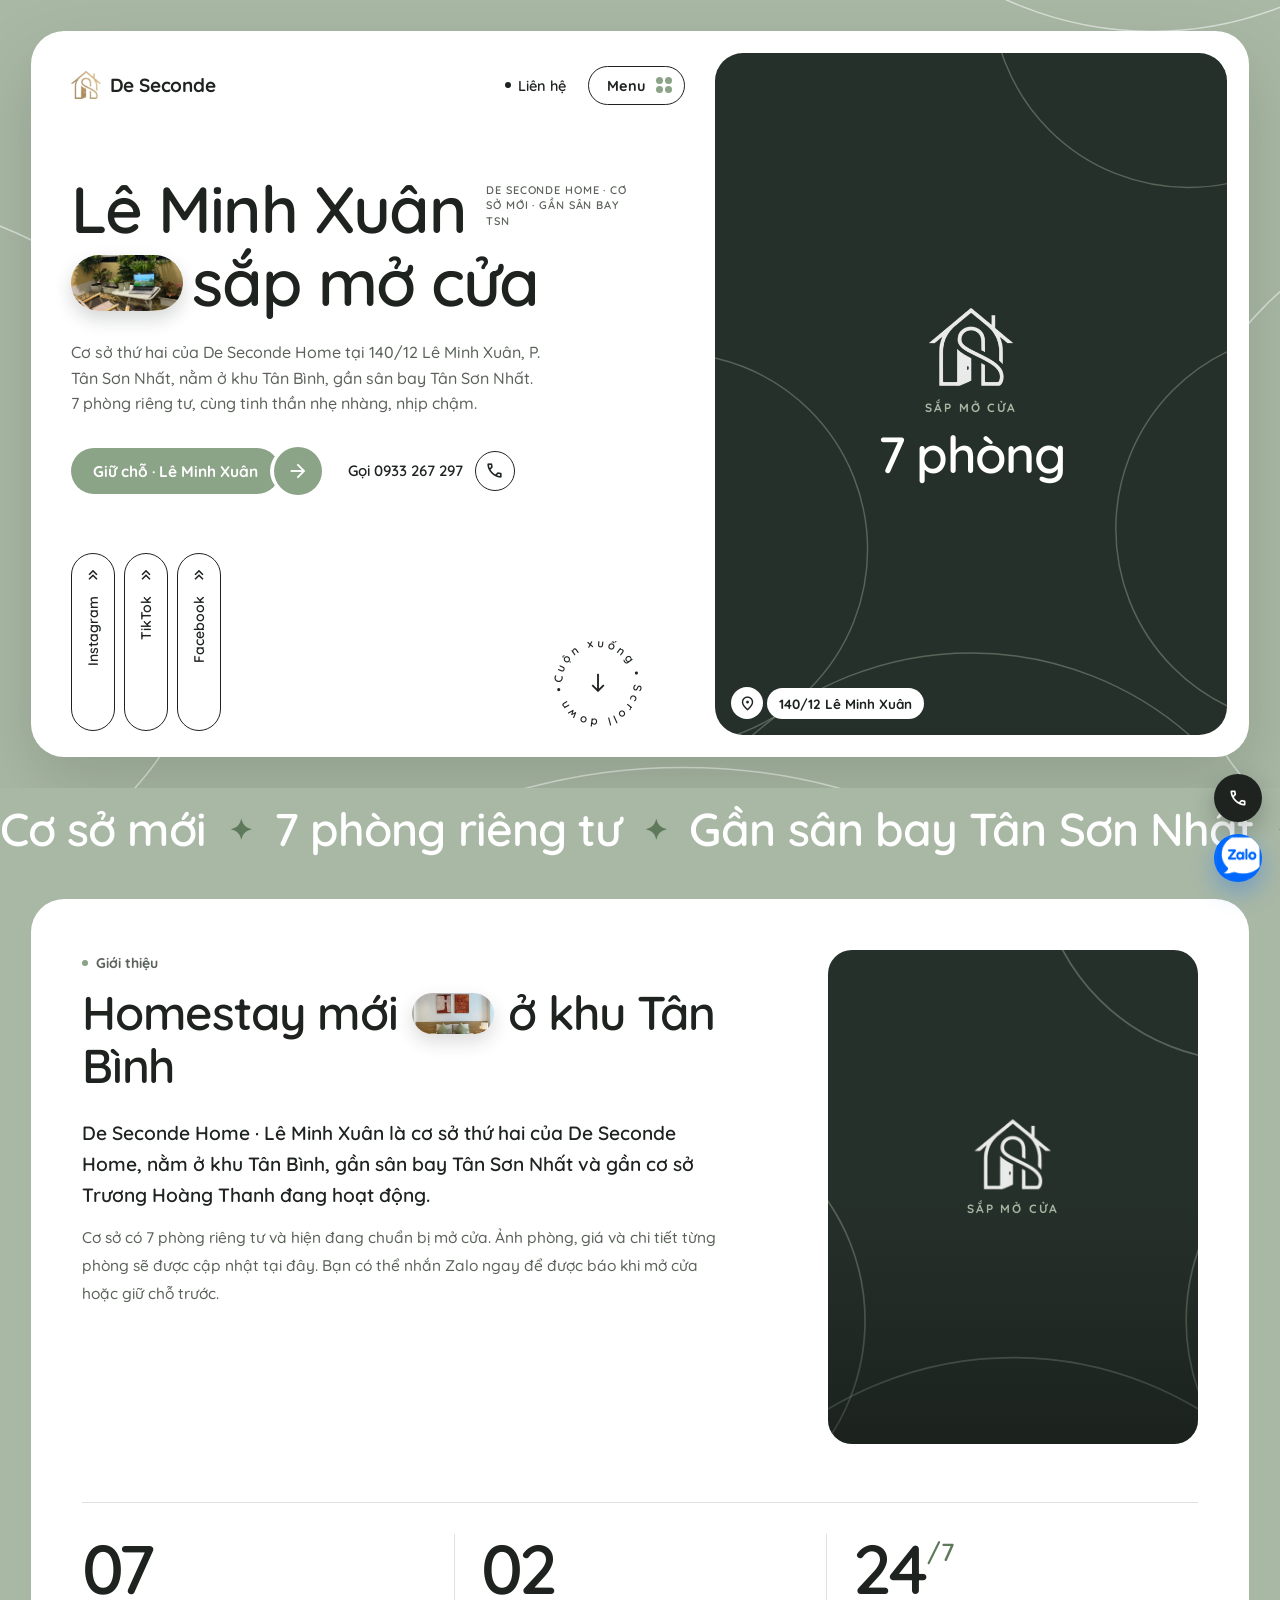
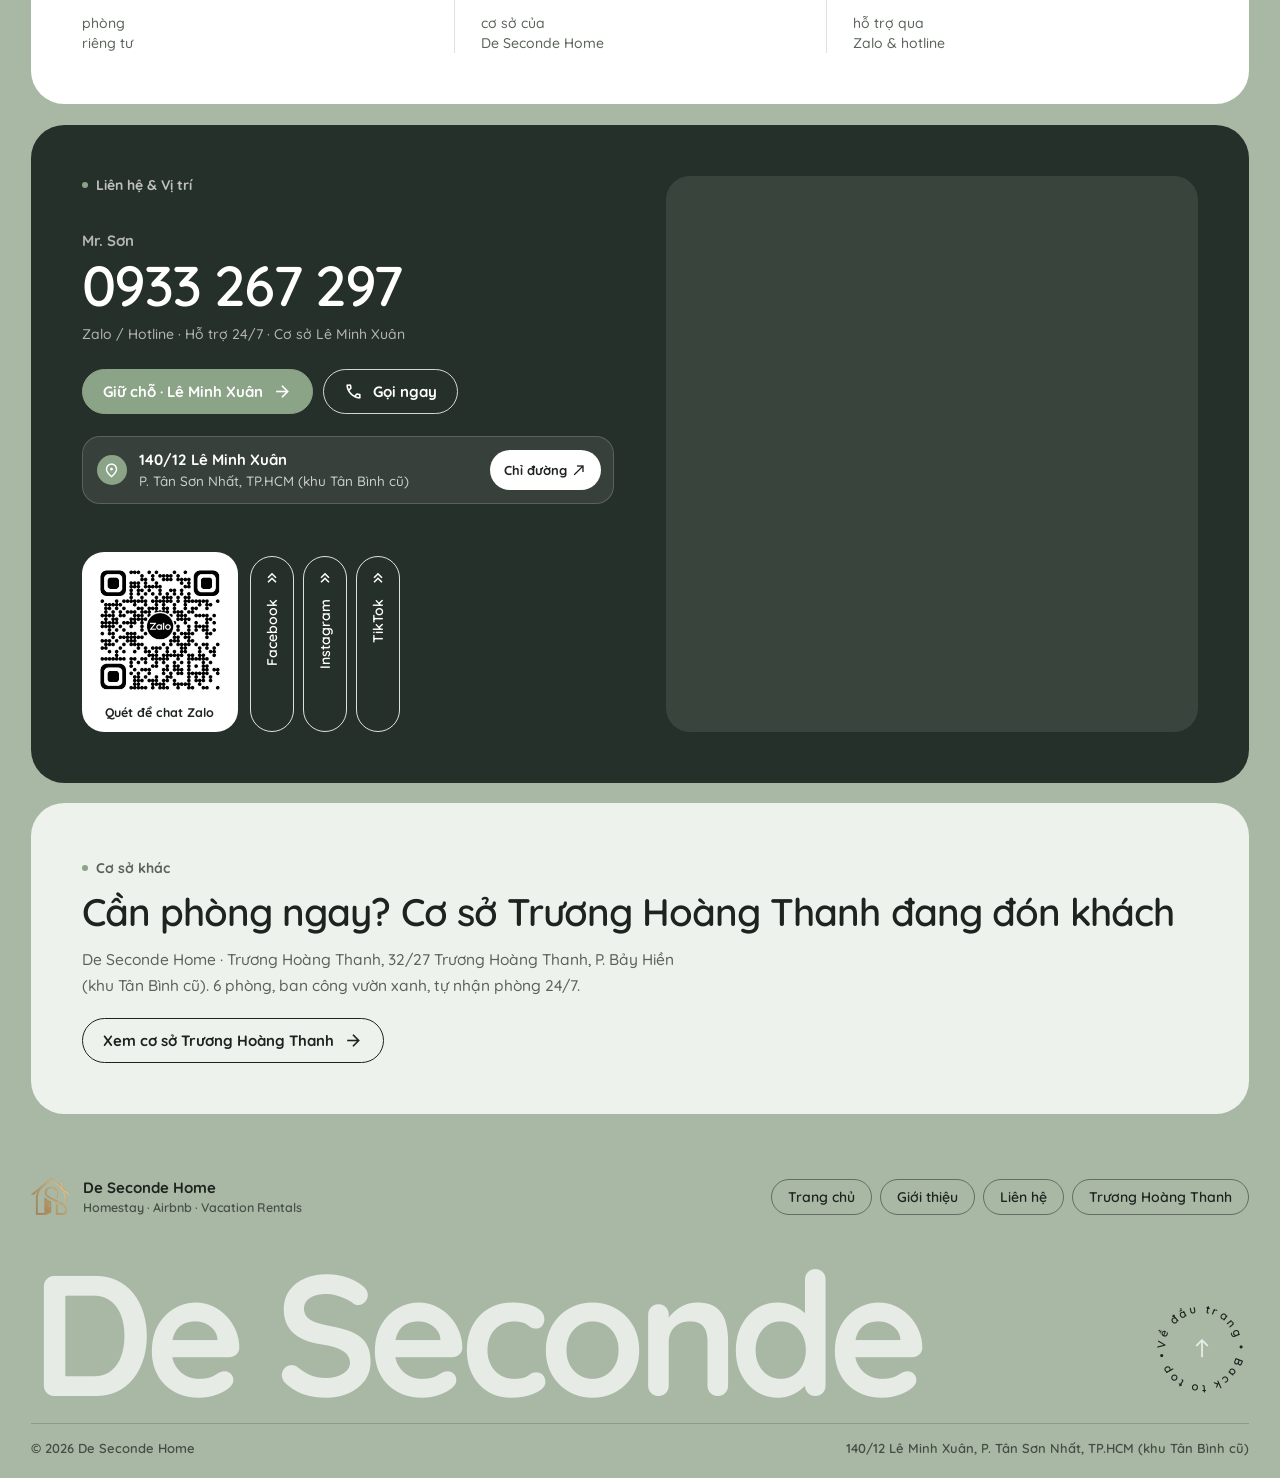
==== le-minh-xuan/index.html @ 703829d9 "feature: multi-home" ====
<!DOCTYPE html>
<html lang="vi">
<head>
<meta charset="UTF-8">
<meta name="viewport" content="width=device-width, initial-scale=1.0">
<title>De Seconde Home · Lê Minh Xuân | Homestay Tân Bình gần sân bay Tân Sơn Nhất</title>
<meta name="description" content="Cơ sở mới của De Seconde Home tại 140/12 Lê Minh Xuân, P. Tân Sơn Nhất (khu Tân Bình), gần sân bay Tân Sơn Nhất. 7 phòng riêng tư, sắp mở cửa. Nhắn Zalo 0933 267 297 để giữ chỗ.">
<meta name="robots" content="index, follow">
<meta name="theme-color" content="#A9B8A5">
<link rel="icon" href="/images/favicon.png" type="image/png" sizes="480x480">
<link rel="apple-touch-icon" href="/images/apple-touch-icon.png">
<link rel="preconnect" href="https://fonts.googleapis.com">
<link rel="preconnect" href="https://fonts.gstatic.com" crossorigin>
<link href="https://fonts.googleapis.com/css2?family=Quicksand:wght@500;600;700&display=swap" rel="stylesheet">
<link href="https://fonts.googleapis.com/css2?family=Material+Symbols+Outlined:opsz,wght,FILL,GRAD@24,400,0,0&display=block" rel="stylesheet">
<link rel="stylesheet" href="/css/style.css">
<link rel="canonical" href="https://desecondehome.com/le-minh-xuan/">

<meta property="og:type" content="website">
<meta property="og:site_name" content="De Seconde Home">
<meta property="og:locale" content="vi_VN">
<meta property="og:url" content="https://desecondehome.com/le-minh-xuan/">
<meta property="og:title" content="De Seconde Home · Lê Minh Xuân | Homestay Tân Bình gần sân bay">
<meta property="og:description" content="Cơ sở mới tại 140/12 Lê Minh Xuân, khu Tân Bình, gần sân bay Tân Sơn Nhất. 7 phòng riêng tư, sắp mở cửa.">
<!-- TODO: thay bằng ảnh riêng của cơ sở Lê Minh Xuân (1200x630) khi có -->
<meta property="og:image" content="https://desecondehome.com/images/og-image.webp">
<meta property="og:image:width" content="1200">
<meta property="og:image:height" content="630">
<meta property="og:image:alt" content="De Seconde Home · Lê Minh Xuân, homestay gần sân bay Tân Sơn Nhất">

<meta name="twitter:card" content="summary_large_image">
<meta name="twitter:title" content="De Seconde Home · Lê Minh Xuân | Homestay Tân Bình gần sân bay">
<meta name="twitter:description" content="Cơ sở mới tại 140/12 Lê Minh Xuân, khu Tân Bình, gần sân bay Tân Sơn Nhất. 7 phòng, sắp mở cửa.">
<meta name="twitter:image" content="https://desecondehome.com/images/og-image.webp">
<meta name="twitter:image:alt" content="De Seconde Home · Lê Minh Xuân">

<!-- TODO: bổ sung "geo", "hasMap", "image", "amenityFeature" khi có dữ liệu -->
<script type="application/ld+json">
{
  "@context": "https://schema.org",
  "@type": "LodgingBusiness",
  "@id": "https://desecondehome.com/le-minh-xuan/#lodging",
  "name": "De Seconde Home · Lê Minh Xuân",
  "description": "Cơ sở thứ hai của De Seconde Home ở khu Tân Bình, TP.HCM, gần sân bay Tân Sơn Nhất. 7 phòng riêng tư.",
  "url": "https://desecondehome.com/le-minh-xuan/",
  "logo": "https://desecondehome.com/images/favicon.png",
  "telephone": "+84933267297",
  "numberOfRooms": 7,
  "address": {
    "@type": "PostalAddress",
    "streetAddress": "140/12 Lê Minh Xuân",
    "addressLocality": "Phường Tân Sơn Nhất",
    "addressRegion": "TP.HCM",
    "addressCountry": "VN"
  },
  "areaServed": "Tân Bình, TP.HCM",
  "checkinTime": "14:00",
  "checkoutTime": "12:00",
  "parentOrganization": {"@id": "https://desecondehome.com/#org"},
  "sameAs": [
    "https://www.facebook.com/deseconde.home/",
    "https://www.instagram.com/deseconde497/",
    "https://www.tiktok.com/@de.seconde"
  ]
}
</script>
</head>
<body>

<header class="hero" id="top">
  <svg class="hero-arcs" viewBox="0 0 1200 820" preserveAspectRatio="xMidYMid slice" aria-hidden="true">
    <circle cx="-120" cy="560" r="330"/>
    <circle cx="1080" cy="-260" r="330"/>
    <circle cx="1420" cy="560" r="330"/>
    <circle cx="640" cy="1320" r="560"/>
  </svg>

  <div class="hero-card">
    <div class="hero-left">
      <div class="hero-top">
        <a class="brand" href="/" aria-label="De Seconde Home, trang chủ"><img src="/images/logo-mark.webp" alt="" width="30" height="28" data-nofade>De Seconde</a>
        <nav class="hero-nav" aria-label="Điều hướng chính">
          <a class="nav-link" href="#lien-he">Liên hệ</a>
          <button class="menu-btn" id="menu-btn" aria-expanded="false" aria-controls="site-menu">
            Menu <span class="menu-dots" aria-hidden="true"><i></i><i></i><i></i><i></i></span>
          </button>
          <div class="menu-pop" id="site-menu" hidden>
            <a href="#gioi-thieu"><span class="msi">home</span>Giới thiệu</a>
            <a href="#lien-he"><span class="msi">location_on</span>Liên hệ &amp; vị trí</a>
            <a href="/truong-hoang-thanh/"><span class="msi">holiday_village</span>Cơ sở Trương Hoàng Thanh</a>
            <a href="/"><span class="msi">arrow_back</span>Tất cả cơ sở</a>
          </div>
        </nav>
      </div>

      <div class="hero-main">
        <h1 class="hero-h1">
          <span class="h1-row">Lê Minh Xuân <span class="h1-tag">De Seconde Home · Cơ sở mới · Gần sân bay TSN</span></span>
          <span class="h1-row"><span class="h1-pill"><img src="/images/rooms/garden/garden-05.webp" alt="" data-nofade></span>sắp mở cửa</span>
        </h1>
        <p class="hero-lead">Cơ sở thứ hai của De Seconde Home tại 140/12 Lê Minh Xuân, P. Tân Sơn Nhất, nằm ở khu Tân Bình, gần sân bay Tân Sơn Nhất. 7 phòng riêng tư, cùng tinh thần nhẹ nhàng, nhịp chậm.</p>
        <div class="hero-ctas">
          <a class="cta-main" href="https://zalo.me/0933267297" target="_blank" rel="noopener">
            <span class="cta-label">Giữ chỗ · Lê Minh Xuân</span><span class="cta-ic"><span class="msi">arrow_forward</span></span>
          </a>
          <a class="cta-call" href="tel:+84933267297">Gọi 0933 267 297 <span class="call-ic"><span class="msi">call</span></span></a>
        </div>
      </div>

      <div class="hero-bottom">
        <div class="socials">
          <a class="social-pill" href="https://www.instagram.com/deseconde497/" target="_blank" rel="noopener"><span class="msi">keyboard_double_arrow_up</span><span>Instagram</span></a>
          <a class="social-pill" href="https://www.tiktok.com/@de.seconde" target="_blank" rel="noopener"><span class="msi">keyboard_double_arrow_up</span><span>TikTok</span></a>
          <a class="social-pill" href="https://www.facebook.com/deseconde.home/" target="_blank" rel="noopener"><span class="msi">keyboard_double_arrow_up</span><span>Facebook</span></a>
        </div>
        <a class="scroll-badge" href="#gioi-thieu" aria-label="Cuộn xuống">
          <svg viewBox="0 0 96 96" aria-hidden="true">
            <defs><path id="badge-path" d="M48,48 m-36,0 a36,36 0 1,1 72,0 a36,36 0 1,1 -72,0"/></defs>
            <text><textPath href="#badge-path" textLength="224" lengthAdjust="spacing">Cuộn xuống • Scroll down •</textPath></text>
          </svg>
          <span class="msi">south</span>
        </a>
      </div>
    </div>

    <!-- TODO: thay bằng trình chiếu ảnh phòng khi có ảnh cơ sở Lê Minh Xuân -->
    <div class="viewer soon">
      <svg class="loc-arcs" viewBox="0 0 500 660" preserveAspectRatio="xMidYMid slice" aria-hidden="true"><circle cx="-40" cy="480" r="190"/><circle cx="460" cy="-60" r="190"/><circle cx="580" cy="460" r="190"/><circle cx="250" cy="900" r="320"/></svg>
      <img src="/images/logo-mark.webp" alt="" width="84" height="78" data-nofade>
      <span>Sắp mở cửa</span>
      <b>7 phòng</b>
      <a class="v-loc" href="#lien-he">
        <span class="pin"><span class="msi">location_on</span></span><span class="txt">140/12 Lê Minh Xuân</span>
      </a>
    </div>
  </div>
</header>

<main class="stack">

<div class="marquee" aria-hidden="true">
  <div class="marquee-track">
    <span>Cơ sở mới <i>✦</i> 7 phòng riêng tư <i>✦</i> Gần sân bay Tân Sơn Nhất <i>✦</i> Khu Tân Bình <i>✦</i> Giữ chỗ qua Zalo <i>✦</i></span>
    <span>Cơ sở mới <i>✦</i> 7 phòng riêng tư <i>✦</i> Gần sân bay Tân Sơn Nhất <i>✦</i> Khu Tân Bình <i>✦</i> Giữ chỗ qua Zalo <i>✦</i></span>
  </div>
</div>

<section class="panel intro reveal" id="gioi-thieu">
  <div class="intro-text">
    <span class="kicker">Giới thiệu</span>
    <h2 class="h2">Homestay mới <span class="ipill"><img src="/images/rooms/moon/moon-02.webp" alt="" loading="lazy" data-nofade></span> ở khu Tân Bình</h2>
    <p class="intro-lead">De Seconde Home · Lê Minh Xuân là cơ sở thứ hai của De Seconde Home, nằm ở khu Tân Bình, gần sân bay Tân Sơn Nhất và gần cơ sở Trương Hoàng Thanh đang hoạt động.</p>
    <p>Cơ sở có 7 phòng riêng tư và hiện đang chuẩn bị mở cửa. Ảnh phòng, giá và chi tiết từng phòng sẽ được cập nhật tại đây. Bạn có thể nhắn Zalo ngay để được báo khi mở cửa hoặc giữ chỗ trước.</p>
  </div>
  <figure class="intro-photo loc-media is-soon">
    <svg class="loc-arcs" viewBox="0 0 500 400" preserveAspectRatio="xMidYMid slice" aria-hidden="true"><circle cx="-40" cy="300" r="170"/><circle cx="440" cy="-80" r="170"/><circle cx="560" cy="300" r="170"/><circle cx="250" cy="620" r="290"/></svg>
    <div class="loc-mark"><img src="/images/logo-mark.webp" alt="" width="76" height="70" data-nofade><span>Sắp mở cửa</span></div>
  </figure>
  <div class="stats">
    <div class="stat"><b>07</b><span>phòng<br>riêng tư</span></div>
    <div class="stat"><b>02</b><span>cơ sở của<br>De Seconde Home</span></div>
    <div class="stat"><b>24<sup>/7</sup></b><span>hỗ trợ qua<br>Zalo &amp; hotline</span></div>
  </div>
</section>

<!--
  TODO khi có dữ liệu, thêm theo đúng mẫu trang /truong-hoang-thanh/:
  - #khong-gian: gallery ảnh
  - #room-showcase: 7 thẻ phòng, mỗi thẻ có giá "từ ...đ/đêm" và nút "Book [Phòng] · Lê Minh Xuân"
  - #tien-nghi: tiện nghi của cơ sở
  - Hướng dẫn tự nhận phòng (lối vào hẻm, cách lấy chìa/mã)
-->

<section class="panel panel-dark contact reveal" id="lien-he">
  <div class="contact-main">
    <span class="kicker">Liên hệ &amp; Vị trí</span>
    <a class="hotline" href="tel:+84933267297"><small>Mr. Sơn</small>0933 267 297</a>
    <div class="contact-sub">Zalo / Hotline · Hỗ trợ 24/7 · Cơ sở Lê Minh Xuân</div>
    <div class="contact-ctas">
      <a class="pill-btn solid" href="https://zalo.me/0933267297" target="_blank" rel="noopener">Giữ chỗ · Lê Minh Xuân <span class="msi">arrow_forward</span></a>
      <a class="pill-btn ghost" href="tel:+84933267297"><span class="msi">call</span>Gọi ngay</a>
    </div>
    <div class="loc-list">
      <div class="loc-row"><span class="num"><span class="msi" style="font-size:17px">location_on</span></span><div><b>140/12 Lê Minh Xuân</b>P. Tân Sơn Nhất, TP.HCM (khu Tân Bình cũ)</div><a href="https://www.google.com/maps/search/?api=1&amp;query=140%2F12%20L%C3%AA%20Minh%20Xu%C3%A2n%2C%20T%C3%A2n%20S%C6%A1n%20Nh%E1%BA%A5t%2C%20H%E1%BB%93%20Ch%C3%AD%20Minh" target="_blank" rel="noopener">Chỉ đường <span class="msi">north_east</span></a></div>
    </div>
    <div class="contact-foot">
      <div class="qr-card">
        <img src="/images/zalo-qr.webp" alt="QR Zalo De Seconde Home" width="132" height="132" loading="lazy" decoding="async">
        <span>Quét để chat Zalo</span>
      </div>
      <div class="socials">
        <a class="social-pill" href="https://www.facebook.com/deseconde.home/" target="_blank" rel="noopener"><span class="msi">keyboard_double_arrow_up</span><span>Facebook</span></a>
        <a class="social-pill" href="https://www.instagram.com/deseconde497/" target="_blank" rel="noopener"><span class="msi">keyboard_double_arrow_up</span><span>Instagram</span></a>
        <a class="social-pill" href="https://www.tiktok.com/@de.seconde" target="_blank" rel="noopener"><span class="msi">keyboard_double_arrow_up</span><span>TikTok</span></a>
      </div>
    </div>
  </div>
  <div class="map-card">
    <!-- TODO: thay bằng link embed Google Maps chính thức của cơ sở khi có -->
    <iframe src="https://www.google.com/maps?q=140%2F12%20L%C3%AA%20Minh%20Xu%C3%A2n%2C%20T%C3%A2n%20S%C6%A1n%20Nh%E1%BA%A5t%2C%20H%E1%BB%93%20Ch%C3%AD%20Minh&amp;output=embed" loading="lazy" referrerpolicy="no-referrer-when-downgrade" allowfullscreen title="Bản đồ De Seconde Home · Lê Minh Xuân"></iframe>
  </div>
</section>

<section class="panel other reveal" aria-labelledby="other-title">
  <div>
    <span class="kicker">Cơ sở khác</span>
    <h2 class="h2" id="other-title">Cần phòng ngay? Cơ sở Trương Hoàng Thanh đang đón khách</h2>
    <p>De Seconde Home · Trương Hoàng Thanh, 32/27 Trương Hoàng Thanh, P. Bảy Hiền (khu Tân Bình cũ). 6 phòng, ban công vườn xanh, tự nhận phòng 24/7.</p>
  </div>
  <a class="pill-btn" href="/truong-hoang-thanh/">Xem cơ sở Trương Hoàng Thanh <span class="msi">arrow_forward</span></a>
</section>

</main>

<footer>
  <div class="foot-top">
    <div class="foot-brand">
      <img src="/images/logo-mark.webp" alt="De Seconde Home logo" width="40" height="37" loading="lazy" data-nofade>
      <div>De Seconde Home<small>Homestay · Airbnb · Vacation Rentals</small></div>
    </div>
    <nav class="foot-nav" aria-label="Liên kết cuối trang">
      <a href="/">Trang chủ</a>
      <a href="#gioi-thieu">Giới thiệu</a>
      <a href="#lien-he">Liên hệ</a>
      <a href="/truong-hoang-thanh/">Trương Hoàng Thanh</a>
    </nav>
  </div>
  <div class="wordmark">
    <span aria-hidden="true">De Seconde</span>
    <a class="top-badge" href="#top" aria-label="Về đầu trang">
      <svg viewBox="0 0 96 96" aria-hidden="true">
        <defs><path id="top-path" d="M48,48 m-36,0 a36,36 0 1,1 72,0 a36,36 0 1,1 -72,0"/></defs>
        <text><textPath href="#top-path" textLength="224" lengthAdjust="spacing">Về đầu trang • Back to top •</textPath></text>
      </svg>
      <span class="msi">north</span>
    </a>
  </div>
  <div class="foot-bottom">
    <span>© 2026 De Seconde Home</span>
    <span>140/12 Lê Minh Xuân, P. Tân Sơn Nhất, TP.HCM (khu Tân Bình cũ)</span>
  </div>
</footer>

<div class="fab-wrap">
  <a href="tel:+84933267297" class="fab fab-phone" title="Gọi ngay" aria-label="Gọi 0933 267 297"><span class="msi">call</span></a>
  <a href="https://zalo.me/0933267297" class="fab fab-zalo" target="_blank" rel="noopener" title="Chat Zalo" aria-label="Chat Zalo · Lê Minh Xuân"><img src="/images/zalo-icon.webp" alt="" decoding="async"></a>
</div>

<script src="/js/site.js"></script>
</body>
</html>
---- css/style.css ----
:root{
  --bg:#A9B8A5;
  --card:#FFFFFF;
  --mist:#EEF2EC;
  --mist-deep:#DFE7DC;
  --accent:#8BA387;
  --accent-deep:#5F7A5B;
  --forest:#26302A;
  --ink:#1E2320;
  --ink-soft:#5A6259;
  --line:rgba(30,35,32,0.14);
  --radius:clamp(22px,2.6vw,34px);
  --shadow:0 30px 70px rgba(38,52,36,0.16);
  --h-bg:var(--bg);--h-card:var(--card);--h-ink:var(--ink);--h-soft:var(--ink-soft);
  --h-accent:var(--accent);--h-accent-deep:var(--accent-deep);--h-line:var(--line);
}
*{margin:0;padding:0;box-sizing:border-box;}
html{scroll-behavior:smooth;}
body{
  background:var(--bg);
  color:var(--ink);
  font-family:'Quicksand',sans-serif;font-weight:500;
  -webkit-font-smoothing:antialiased;
  overflow-x:hidden;
}
h1,h2,h3{font-family:'Quicksand',sans-serif;}
a{color:inherit;}
img{max-width:100%;display:block;}
[id]{scroll-margin-top:16px;}
@media (prefers-reduced-motion:reduce){html{scroll-behavior:auto;}}

.msi{
  font-family:'Material Symbols Outlined';font-weight:normal;font-style:normal;
  display:inline-block;line-height:1;letter-spacing:normal;text-transform:none;
  white-space:nowrap;word-wrap:normal;direction:ltr;vertical-align:middle;
  -webkit-font-smoothing:antialiased;font-variation-settings:'FILL' 0,'wght' 400,'GRAD' 0,'opsz' 24;
}

/* ---------- Scroll reveal ---------- */
.reveal{opacity:0;transform:translateY(26px);transition:opacity .7s ease, transform .7s ease;}
.reveal.in{opacity:1;transform:translateY(0);}

/* ---------- Shared section parts ---------- */
.kicker{display:inline-flex;align-items:center;gap:8px;font-size:14px;font-weight:700;color:var(--ink-soft);}
.kicker::before{content:'';width:6px;height:6px;border-radius:50%;background:var(--accent);}
.panel-dark .kicker{color:rgba(255,255,255,0.7);}
.h2{
  font-size:clamp(30px,3.7vw,54px);font-weight:600;line-height:1.12;letter-spacing:-.025em;margin-top:14px;
}
.ipill{
  display:inline-block;vertical-align:-.08em;width:1.72em;height:.86em;margin:0 .06em;
  border-radius:999px;overflow:hidden;box-shadow:0 8px 18px rgba(30,35,32,0.16);
}
.ipill img{width:100%;height:100%;object-fit:cover;}
.pill-btn{
  display:inline-flex;align-items:center;gap:10px;padding:12px 20px;border-radius:999px;
  border:1.5px solid var(--ink);text-decoration:none;font-weight:700;font-size:15px;
  transition:background .2s,color .2s,border-color .2s;white-space:nowrap;
}
.pill-btn .msi{font-size:19px;transition:transform .25s;}
.pill-btn:hover{background:var(--ink);color:#fff;}
.pill-btn:hover .msi{transform:translateX(3px);}
.round-btn{
  flex:0 0 auto;width:46px;height:46px;border-radius:50%;display:flex;align-items:center;justify-content:center;
  border:1.5px solid currentColor;transition:background .25s,color .25s,transform .35s;
}
.round-btn .msi{font-size:21px;}

/* ---------- Hero (split card, room viewer) ---------- */
.hero{
  position:relative;overflow:hidden;background:var(--h-bg);
  padding:clamp(14px,2.4vw,34px);font-family:'Quicksand',sans-serif;color:var(--h-ink);
}
.hero-arcs{position:absolute;inset:0;width:100%;height:100%;pointer-events:none;}
.hero-arcs circle{fill:none;stroke:rgba(255,255,255,0.55);stroke-width:1.4;}
.hero-card{
  position:relative;z-index:1;max-width:1280px;margin:0 auto;background:var(--h-card);
  border-radius:clamp(22px,2.6vw,34px);padding:clamp(14px,1.8vw,22px);
  display:grid;grid-template-columns:minmax(0,1fr) auto;gap:clamp(18px,2.4vw,34px);
  box-shadow:0 30px 70px rgba(38,52,36,0.18);
}
.hero-left{display:flex;flex-direction:column;min-width:0;padding:clamp(6px,1vw,14px) 0 4px clamp(6px,1.4vw,18px);}

/* top bar */
.hero-top{display:flex;align-items:center;justify-content:space-between;gap:12px;}
.brand{display:flex;align-items:center;gap:9px;text-decoration:none;font-weight:700;font-size:19px;letter-spacing:-.2px;}
.brand img{width:30px;height:auto;}
.hero-nav{position:relative;display:flex;align-items:center;gap:clamp(12px,2vw,22px);}
.nav-link{display:flex;align-items:center;gap:7px;text-decoration:none;font-size:14.5px;font-weight:600;}
.nav-link::before{content:'';width:6px;height:6px;border-radius:50%;background:var(--h-ink);}
.nav-link:hover{color:var(--h-accent-deep);}
.menu-btn{
  display:flex;align-items:center;gap:10px;padding:9px 12px 9px 18px;border-radius:999px;
  border:1.5px solid var(--h-ink);background:none;font:inherit;font-size:14.5px;font-weight:700;
  color:var(--h-ink);cursor:pointer;transition:background .2s,color .2s;
}
.menu-btn:hover,.menu-btn[aria-expanded="true"]{background:var(--h-ink);color:#fff;}
.menu-dots{display:grid;grid-template-columns:repeat(2,7px);gap:2px;}
.menu-dots i{width:7px;height:7px;border-radius:50%;background:var(--h-accent);}
.menu-pop{
  position:absolute;top:calc(100% + 10px);right:0;z-index:20;min-width:210px;padding:8px;
  background:#fff;border:1px solid var(--h-line);border-radius:18px;box-shadow:0 24px 50px rgba(30,35,32,0.18);
}
.menu-pop[hidden]{display:none;}
.menu-pop a{display:flex;align-items:center;gap:10px;padding:10px 12px;border-radius:12px;text-decoration:none;font-size:14.5px;font-weight:600;}
.menu-pop a:hover{background:#EEF2EC;}
.menu-pop .msi{font-size:19px;color:var(--h-accent-deep);}

/* headline */
.hero-main{margin:auto 0;padding:clamp(28px,5vh,64px) 0 clamp(24px,4vh,48px);}
.hero-h1{
  font-family:'Quicksand',sans-serif;font-weight:600;letter-spacing:-.025em;
  font-size:clamp(40px,5.1vw,76px);line-height:1.12;
}
.h1-row{display:block;white-space:nowrap;}
.h1-tag{
  display:inline-block;vertical-align:.75em;margin-left:.35em;max-width:150px;font-size:11px;line-height:1.4;
  font-weight:600;letter-spacing:.08em;text-transform:uppercase;white-space:normal;color:var(--h-soft);
}
.h1-pill{
  display:inline-block;vertical-align:-.08em;width:1.72em;height:.86em;margin-right:.14em;
  border-radius:999px;overflow:hidden;box-shadow:0 8px 18px rgba(30,35,32,0.18);
}
.h1-pill img{width:100%;height:100%;object-fit:cover;object-position:center 45%;}
.hero-lead{font-size:clamp(15px,1.25vw,17.5px);line-height:1.6;color:var(--h-soft);max-width:470px;margin-top:22px;font-weight:500;}
.hero-ctas{display:flex;flex-wrap:wrap;align-items:center;gap:14px 26px;margin-top:30px;}
.cta-main{
  display:inline-flex;align-items:center;text-decoration:none;font-weight:700;font-size:15.5px;color:#fff;
}
.cta-main .cta-label{background:var(--h-accent);padding:13px 22px;border-radius:999px;transition:background .25s;}
.cta-main .cta-ic{
  width:48px;height:48px;border-radius:50%;margin-left:-6px;background:var(--h-accent);
  display:flex;align-items:center;justify-content:center;box-shadow:-4px 0 0 #fff;transition:transform .25s,background .25s;
}
.cta-main .cta-ic .msi{font-size:22px;}
.cta-main:hover .cta-label,.cta-main:hover .cta-ic{background:var(--h-accent-deep);}
.cta-main:hover .cta-ic{transform:translateX(4px);}
.cta-call{display:inline-flex;align-items:center;gap:12px;text-decoration:none;font-weight:600;font-size:15px;}
.cta-call .call-ic{
  width:40px;height:40px;border-radius:50%;border:1.5px solid var(--h-ink);
  display:flex;align-items:center;justify-content:center;transition:background .2s,color .2s;
}
.cta-call .call-ic .msi{font-size:19px;}
.cta-call:hover .call-ic{background:var(--h-ink);color:#fff;}

/* bottom row */
.hero-bottom{display:flex;align-items:flex-end;gap:12px;}
.mini{
  position:relative;flex:0 0 auto;width:clamp(170px,15vw,210px);aspect-ratio:1/0.88;border-radius:20px;
  overflow:hidden;cursor:pointer;background:#DDE5DA;
}
.mini img{position:absolute;inset:0;width:100%;height:100%;object-fit:cover;transition:opacity .5s ease;}
.mini img:not(.is-on){opacity:0;}
.mini-nav{position:absolute;top:10px;right:10px;display:flex;background:rgba(255,255,255,0.9);border-radius:999px;padding:2px;}
.mini-nav button{
  width:28px;height:28px;border-radius:50%;border:none;background:none;cursor:pointer;color:var(--h-ink);
  display:flex;align-items:center;justify-content:center;
}
.mini-nav button:last-child{background:#fff;box-shadow:0 2px 6px rgba(0,0,0,0.12);}
.mini-nav .msi{font-size:18px;}
.mini-tags{position:absolute;left:0;bottom:0;display:flex;flex-direction:column;align-items:flex-start;}
.mini-tags > span{
  display:flex;align-items:center;gap:4px;background:#fff;font-size:11.5px;font-weight:600;
  padding:4px 10px 4px 8px;border-top-right-radius:10px;white-space:nowrap;max-width:190px;overflow:hidden;text-overflow:ellipsis;
}
.mini-tags .msi{font-size:14px;}
.socials{display:flex;gap:9px;}
.social-pill{
  display:flex;flex-direction:column;align-items:center;gap:12px;width:44px;height:178px;padding:12px 0 16px;
  border:1.5px solid var(--h-ink);border-radius:999px;text-decoration:none;font-size:14px;font-weight:600;
  transition:background .2s,color .2s;
}
.social-pill .msi{font-size:18px;}
.social-pill span:last-child{writing-mode:vertical-rl;transform:rotate(180deg);}
.social-pill:hover{background:var(--h-ink);color:#fff;}
.scroll-badge{
  position:relative;margin-left:auto;margin-right:clamp(0px,3vw,40px);width:96px;height:96px;flex:0 0 auto;
  display:flex;align-items:center;justify-content:center;text-decoration:none;
}
.scroll-badge svg{position:absolute;inset:0;animation:badge-spin 16s linear infinite;}
.scroll-badge text{font-family:'Quicksand',sans-serif;font-size:11.5px;font-weight:600;letter-spacing:2.2px;fill:var(--h-ink);}
.scroll-badge .msi{font-size:22px;transition:transform .25s;}
.scroll-badge:hover .msi{transform:translateY(4px);}
@keyframes badge-spin{to{transform:rotate(360deg);}}

/* right: room viewer */
.viewer{
  position:relative;overflow:hidden;background:#2A302A;border-radius:clamp(18px,2.2vw,28px);
  width:max(340px,min(540px,40vw,calc((100svh - 90px)*.75)));aspect-ratio:3/4;color:#fff;isolation:isolate;
}
.v-stage{position:absolute;inset:0;cursor:zoom-in;}
.v-img{position:absolute;inset:0;width:100%;height:100%;object-fit:cover;opacity:0;transform:scale(1.04);
  transition:opacity .8s ease,transform 6s ease-out;}
.v-img.is-on{opacity:1;transform:scale(1);}
.v-shade{position:absolute;inset:0;pointer-events:none;
  background:linear-gradient(180deg,rgba(15,18,15,0.42) 0%,rgba(15,18,15,0) 22%,rgba(15,18,15,0) 70%,rgba(15,18,15,0.5) 100%);}
.v-tabs{
  position:absolute;top:14px;left:14px;right:14px;z-index:3;display:flex;align-items:center;gap:6px;justify-content:flex-end;
}
.v-tabs-scroll{display:flex;gap:4px;overflow-x:auto;scrollbar-width:none;padding:2px;}
.v-tabs-scroll::-webkit-scrollbar{display:none;}
.v-tab{
  flex:0 0 auto;padding:7px 14px;border-radius:999px;border:1.3px solid rgba(255,255,255,0.85);
  background:rgba(20,24,20,0.18);backdrop-filter:blur(6px);-webkit-backdrop-filter:blur(6px);
  color:#fff;font:inherit;font-family:'Quicksand',sans-serif;font-size:14px;font-weight:600;cursor:pointer;
  transition:background .25s,color .25s;
}
.v-tab:hover{background:rgba(255,255,255,0.22);}
.v-tab[aria-selected="true"]{background:#fff;color:var(--h-ink);}
.v-play{
  flex:0 0 auto;position:relative;width:36px;height:36px;border-radius:50%;border:none;background:#fff;
  cursor:pointer;display:flex;align-items:center;justify-content:center;color:var(--h-ink);
}
.v-play svg{position:absolute;inset:3px;width:30px;height:30px;transform:rotate(-90deg);}
.v-play circle{fill:none;stroke:var(--h-accent);stroke-width:2.4;stroke-dasharray:88;stroke-dashoffset:88;}
.v-play .msi{font-size:16px;}
.viewer.is-playing .v-play circle{animation:ring var(--v-dur,6s) linear forwards;}
@keyframes ring{to{stroke-dashoffset:0;}}

.v-hotspots{position:absolute;inset:0;z-index:2;pointer-events:none;}
.hs{position:absolute;display:flex;align-items:center;transform:translate(-18px,-50%);opacity:0;
  transition:opacity .5s ease .35s,transform .5s ease .35s;}
.hs.is-on{opacity:1;}
.hs.left{flex-direction:row-reverse;transform:translate(calc(-100% + 18px),-50%);}
.hs-dot{
  position:relative;flex:0 0 auto;width:14px;height:14px;border-radius:50%;background:#fff;margin:0 11px;
  box-shadow:0 0 0 6px rgba(255,255,255,0.28);
}
.hs-dot::after{content:'';position:absolute;inset:-6px;border-radius:50%;border:1.5px solid rgba(255,255,255,0.7);animation:pulse 2.4s ease-out infinite;}
@keyframes pulse{from{transform:scale(.6);opacity:1;}to{transform:scale(1.9);opacity:0;}}
.hs-chip{
  display:flex;align-items:center;gap:9px;padding:6px 14px 6px 6px;border-radius:999px;
  background:rgba(24,30,24,0.34);backdrop-filter:blur(10px) saturate(140%);-webkit-backdrop-filter:blur(10px) saturate(140%);
  border:1px solid rgba(255,255,255,0.35);box-shadow:0 10px 26px rgba(0,0,0,0.18);white-space:nowrap;
}
.hs-ic{width:34px;height:34px;border-radius:50%;background:rgba(255,255,255,0.3);display:flex;align-items:center;justify-content:center;}
.hs-ic .msi{font-size:19px;}
.hs-t{font-size:14.5px;font-weight:700;line-height:1.15;text-shadow:0 1px 6px rgba(0,0,0,0.25);}
.hs-s{display:block;font-size:11.5px;font-weight:600;opacity:.9;text-align:right;text-decoration:underline;text-underline-offset:2px;}

.v-next{
  position:absolute;left:16px;bottom:66px;z-index:3;width:clamp(96px,22%,124px);aspect-ratio:1/0.82;padding:0;
  border-radius:16px;overflow:hidden;border:2px solid rgba(255,255,255,0.75);cursor:pointer;background:#333;
  box-shadow:0 12px 26px rgba(0,0,0,0.3);
}
.v-next img{width:100%;height:100%;object-fit:cover;transition:transform .5s ease;}
.v-next:hover img{transform:scale(1.08);}
.v-next .msi{
  position:absolute;left:50%;top:50%;transform:translate(-50%,-50%);width:32px;height:32px;border-radius:50%;
  background:rgba(255,255,255,0.3);backdrop-filter:blur(6px);-webkit-backdrop-filter:blur(6px);
  border:1.5px solid rgba(255,255,255,0.85);color:#fff;font-size:18px;display:flex;align-items:center;justify-content:center;
}
.v-loc{
  position:absolute;left:16px;bottom:16px;z-index:3;display:flex;align-items:center;text-decoration:none;
  color:var(--h-ink);font-size:13.5px;font-weight:700;
}
.v-loc .pin{width:32px;height:32px;border-radius:50%;background:#fff;display:flex;align-items:center;justify-content:center;margin-right:4px;}
.v-loc .pin .msi{font-size:17px;}
.v-loc .txt{background:#fff;padding:7px 12px;border-radius:999px;}
.v-count{
  position:absolute;right:16px;bottom:14px;z-index:3;display:flex;align-items:center;gap:6px;
  font-size:clamp(20px,2vw,26px);font-weight:500;font-variant-numeric:tabular-nums;letter-spacing:-.5px;
}
.v-count button{
  width:34px;height:34px;border:none;background:none;color:#fff;cursor:pointer;display:flex;align-items:center;justify-content:center;
  opacity:.85;transition:opacity .2s,transform .2s;
}
.v-count button:hover{opacity:1;}
.v-count button:first-child:hover{transform:translateX(-3px);}
.v-count button:last-child:hover{transform:translateX(3px);}
.v-count .msi{font-size:24px;}
.v-room{
  position:absolute;right:18px;bottom:56px;z-index:3;font-size:11px;font-weight:700;letter-spacing:.14em;
  text-transform:uppercase;opacity:.85;text-shadow:0 1px 6px rgba(0,0,0,0.35);
}

.hero :focus-visible{outline:2px solid var(--h-accent-deep);outline-offset:3px;}
.viewer :focus-visible{outline-color:#fff;}
.sr-only{position:absolute;width:1px;height:1px;overflow:hidden;clip:rect(0 0 0 0);white-space:nowrap;}

@media (max-width:1100px){
  .social-pill{height:150px;}
  .scroll-badge{display:none;}
}
@media (max-width:899px){
  .hero-card{grid-template-columns:minmax(0,1fr);}
  .hero-left{display:contents;}
  .hero-top{order:1;padding:4px 4px 0;}
  .hero-main{order:2;padding:26px 4px 6px;}
  .viewer{order:3;width:100%;}
  .hero-bottom{order:4;padding:0 0 2px;}
  .h1-row{white-space:normal;}
  .h1-tag{display:block;max-width:none;margin:8px 0 10px;font-size:10.5px;}
  .hero-ctas{margin-top:24px;}
  .mini{width:min(46%,220px);}
  .socials{flex:1;flex-direction:column;justify-content:flex-end;}
  .social-pill{width:auto;height:auto;flex-direction:row;justify-content:center;padding:10px 14px;gap:8px;}
  .social-pill span:last-child{writing-mode:horizontal-tb;transform:none;}
  .social-pill .msi{transform:rotate(90deg);}
}
@media (max-width:520px){
  .nav-link{display:none;}
  .hero-h1{font-size:clamp(32px,9.6vw,46px);}
  .h1-row{white-space:nowrap;}
  .v-tab{padding:6px 11px;font-size:13px;}
  .v-tabs{justify-content:flex-start;}
  .hs-chip{padding:4px 11px 4px 4px;gap:7px;}
  .hs-ic{width:28px;height:28px;}
  .hs-ic .msi{font-size:16px;}
  .hs-t{font-size:12.5px;}
  .hs-s{display:none;}
  .v-next,.loc-extra{display:none;}
  .v-loc{left:12px;bottom:12px;font-size:12.5px;}
  .v-count{right:10px;bottom:10px;}
  .v-room{display:none;}
  .cta-main .cta-label{padding:12px 18px;}
  .cta-main .cta-ic{width:44px;height:44px;}
}
@media (prefers-reduced-motion:reduce){
  .scroll-badge svg,.hs-dot::after{animation:none;}
  .v-img{transition:opacity .3s ease;transform:none;}
}

/* ---------- Page stack (cards on sage) ---------- */
.stack{
  display:grid;gap:clamp(14px,1.6vw,22px);
  padding:0 clamp(14px,2.4vw,34px);
}
.panel{
  --pad:clamp(22px,4vw,60px);
  width:100%;max-width:1280px;margin:0 auto;min-width:0;
  background:var(--card);border-radius:var(--radius);padding:var(--pad);
}
.panel-dark{background:var(--forest);color:#fff;}

/* ---------- Marquee ---------- */
.marquee{overflow:hidden;padding:clamp(4px,1vw,12px) 0 clamp(14px,1.6vw,22px);margin:0 calc(-1 * clamp(14px,2.4vw,34px));}
.marquee-track{display:flex;width:max-content;animation:marquee 46s linear infinite;}
.marquee-track span{
  display:flex;align-items:center;gap:.5em;padding-right:.5em;white-space:nowrap;
  font-size:clamp(26px,3.6vw,52px);font-weight:600;letter-spacing:-.02em;color:#fff;
}
.marquee-track i{font-style:normal;color:var(--accent-deep);font-size:.6em;}
@keyframes marquee{to{transform:translateX(-50%);}}

/* ---------- Intro ---------- */
.intro{display:grid;grid-template-columns:minmax(0,1.3fr) minmax(0,.7fr);gap:clamp(24px,4.5vw,72px);}
.intro-lead{font-size:clamp(17px,1.5vw,20px);line-height:1.6;font-weight:600;margin-top:26px;max-width:640px;}
.intro-text p:not(.intro-lead){font-size:15.5px;line-height:1.8;color:var(--ink-soft);margin-top:14px;max-width:640px;}
.intro-photo{position:relative;border-radius:24px;overflow:hidden;align-self:start;aspect-ratio:3/4;background:var(--forest);}
.intro-photo img{width:100%;height:100%;object-fit:cover;}
.intro-photo .v-loc{color:var(--ink);}
.stats{grid-column:1/-1;display:grid;grid-template-columns:repeat(3,minmax(0,1fr));border-top:1px solid var(--line);padding-top:clamp(20px,2.4vw,32px);}
.stat{padding:0 clamp(12px,2vw,28px);border-left:1px solid var(--line);}
.stat:first-child{padding-left:0;border-left:none;}
.stat b{display:block;font-size:clamp(38px,5.4vw,78px);font-weight:600;letter-spacing:-.045em;line-height:1;}
.stat b sup{font-size:.36em;vertical-align:1.3em;margin-left:.1em;color:var(--accent-deep);letter-spacing:0;}
.stat span{display:block;font-size:14px;color:var(--ink-soft);margin-top:10px;line-height:1.45;}

/* ---------- Section heads ---------- */
.sec-head{display:flex;justify-content:space-between;align-items:flex-end;flex-wrap:wrap;gap:22px 48px;margin-bottom:clamp(24px,3vw,44px);}
.sec-head > div:first-child{flex:1 1 420px;min-width:0;}
.sec-head .h2{max-width:760px;text-wrap:balance;}
.sec-aside{flex:0 1 380px;max-width:380px;display:flex;flex-direction:column;align-items:flex-start;gap:18px;}
.sec-aside p{font-size:15.5px;line-height:1.7;color:var(--ink-soft);}

/* ---------- Glass chip (shared on photos) ---------- */
.gchip{
  display:inline-flex;align-items:center;gap:6px;padding:6px 12px;border-radius:999px;
  background:rgba(24,30,24,0.34);backdrop-filter:blur(10px) saturate(140%);-webkit-backdrop-filter:blur(10px) saturate(140%);
  border:1px solid rgba(255,255,255,0.35);color:#fff;font-size:12.5px;font-weight:700;white-space:nowrap;
}
.gchip .msi{font-size:15px;}

/* ---------- Ambience mosaic ---------- */
.bento{
  display:grid;gap:clamp(8px,1vw,14px);
  grid-template-columns:repeat(12,1fr);grid-template-rows:repeat(11,1fr);
  aspect-ratio:8/7;
}
.b-tile{
  position:relative;overflow:hidden;border-radius:clamp(14px,1.6vw,22px);min-width:0;min-height:0;cursor:pointer;
  background:var(--mist);
  opacity:0;transform:translateY(22px) scale(.985);
  transition:opacity .8s cubic-bezier(.22,.61,.36,1),transform .8s cubic-bezier(.22,.61,.36,1);
}
.ambience.in .b-tile{opacity:1;transform:none;}
.ambience.in .b-tile:nth-child(2){transition-delay:.06s;}
.ambience.in .b-tile:nth-child(3){transition-delay:.12s;}
.ambience.in .b-tile:nth-child(4){transition-delay:.18s;}
.ambience.in .b-tile:nth-child(5){transition-delay:.24s;}
.ambience.in .b-tile:nth-child(6){transition-delay:.30s;}
.ambience.in .b-tile:nth-child(7){transition-delay:.36s;}
.ambience.in .b-tile:nth-child(8){transition-delay:.42s;}
.ambience.in .b-tile:nth-child(9){transition-delay:.48s;}
.b-tile img{width:100%;height:100%;object-fit:cover;transition:transform .9s cubic-bezier(.22,.61,.36,1);}
.b-tile:hover img{transform:scale(1.06);}
.b-tile figcaption{
  position:absolute;left:12px;bottom:12px;max-width:calc(100% - 24px);overflow:hidden;text-overflow:ellipsis;
  opacity:0;transform:translateY(8px);transition:opacity .4s ease,transform .4s ease;
}
.b-tile:hover figcaption{opacity:1;transform:none;}
.b-note{
  display:flex;flex-direction:column;justify-content:space-between;gap:10px;padding:clamp(14px,1.6vw,22px);
  text-decoration:none;color:#fff;background:var(--accent);transition:background .3s ease;
}
.b-note:hover{background:var(--accent-deep);}
.b-note-label{font-size:13px;font-weight:700;opacity:.85;}
.b-note-text{font-size:clamp(17px,1.7vw,24px);font-weight:600;line-height:1.2;letter-spacing:-.01em;}
.b-note .round-btn{width:40px;height:40px;align-self:flex-end;}
.b-note:hover .round-btn{background:#fff;color:var(--accent-deep);transform:rotate(-45deg);}

.b1{grid-area:1/1/8/6;}   .b8{grid-area:8/1/12/6;}
.b2{grid-area:1/6/4/10;}  .b4{grid-area:1/10/5/13;}
.b3{grid-area:4/6/9/10;}  .b5{grid-area:5/10/9/13;}
.b6{grid-area:9/6/12/9;}  .b7{grid-area:9/9/12/11;} .b9{grid-area:9/11/12/13;}

@media (max-width:899px){
  .bento{grid-template-columns:repeat(6,1fr);grid-template-rows:repeat(13,1fr);aspect-ratio:6/13;}
  .b1{grid-area:1/1/6/5;}  .b8{grid-area:1/5/3/7;}  .b3{grid-area:3/5/6/7;}
  .b4{grid-area:6/1/9/3;}  .b5{grid-area:6/3/9/5;}  .b6{grid-area:6/5/9/7;}
  .b7{grid-area:9/1/12/3;} .b2{grid-area:9/3/12/7;} .b9{grid-area:12/1/14/7;}
  .b-note{flex-direction:row;align-items:center;}
  .b-note .round-btn{align-self:center;}
}
@media (max-width:600px){
  .bento{grid-template-rows:repeat(27,1fr);aspect-ratio:2/9;}
  .b1{grid-area:1/1/8/7;}   .b2{grid-area:8/1/12/7;}
  .b3{grid-area:12/1/16/4;} .b4{grid-area:12/4/16/7;}
  .b5{grid-area:16/1/20/4;} .b6{grid-area:16/4/20/7;}
  .b8{grid-area:20/1/24/7;} .b7{grid-area:24/1/28/4;} .b9{grid-area:24/4/28/7;}
  .b-note{flex-direction:column;align-items:flex-start;}
  .b-note .round-btn{align-self:flex-end;}
  .b-tile figcaption{left:8px;bottom:8px;max-width:calc(100% - 16px);font-size:11px;padding:5px 9px;}
}
@media (hover:none){
  .b-tile figcaption{opacity:1;transform:none;}
}

/* ---------- Rooms ---------- */
.rooms{display:grid;grid-template-columns:repeat(4,minmax(0,1fr));gap:clamp(12px,1.4vw,20px);align-items:start;}
.room{
  position:relative;display:block;border-radius:24px;overflow:hidden;aspect-ratio:3/4.2;cursor:pointer;
  color:#fff;isolation:isolate;background:var(--forest);
}
.room-wrap:nth-child(even){margin-top:clamp(0px,4vw,64px);}
.room img{position:absolute;inset:0;width:100%;height:100%;object-fit:cover;z-index:-1;transition:transform .9s cubic-bezier(.22,.61,.36,1);}
.room:hover img{transform:scale(1.06);}
.room::after{content:'';position:absolute;inset:0;z-index:-1;
  background:linear-gradient(180deg,rgba(15,18,15,0.25) 0%,rgba(15,18,15,0) 26%,rgba(15,18,15,0) 48%,rgba(15,18,15,0.72) 100%);}
.room-top{position:absolute;top:14px;left:14px;right:14px;display:flex;justify-content:space-between;gap:8px;}
.room-body{position:absolute;left:18px;right:16px;bottom:18px;display:flex;align-items:flex-end;justify-content:space-between;gap:12px;}
.room-name{font-size:clamp(26px,2.4vw,34px);font-weight:600;letter-spacing:-.02em;line-height:1.05;}
.room-sub{font-size:11.5px;font-weight:700;letter-spacing:.14em;text-transform:uppercase;opacity:.85;margin-top:6px;}
.room-tags{display:flex;flex-wrap:wrap;gap:6px;margin-top:12px;}
.room .round-btn{color:#fff;background:rgba(255,255,255,0.14);backdrop-filter:blur(6px);-webkit-backdrop-filter:blur(6px);border-color:rgba(255,255,255,0.85);}
.room:hover .round-btn{background:#fff;color:var(--ink);transform:rotate(-45deg);}

@media (max-width:899px){
  .rooms{
    grid-template-columns:none;grid-auto-flow:column;grid-auto-columns:minmax(240px,72%);
    overflow-x:auto;scroll-snap-type:x mandatory;scrollbar-width:none;
    margin:0 calc(-1 * var(--pad));padding:0 var(--pad) 4px;scroll-padding:0 var(--pad);
  }
  .rooms::-webkit-scrollbar{display:none;}
  .room-wrap{scroll-snap-align:start;}
  .room-wrap:nth-child(even){margin-top:0;}
  .swipe-hint{display:flex;}
}
.swipe-hint{display:none;align-items:center;gap:6px;margin-top:14px;font-size:13px;font-weight:600;color:var(--ink-soft);}
.swipe-hint .msi{font-size:18px;}

/* ---------- Amenities ---------- */
.amen{display:grid;grid-template-columns:minmax(0,.85fr) minmax(0,1.15fr);gap:clamp(26px,4.5vw,72px);align-items:center;}
.amen-intro p{font-size:15.5px;line-height:1.7;color:var(--ink-soft);margin-top:18px;max-width:420px;}
.times{display:flex;flex-wrap:wrap;gap:10px;margin-top:26px;}
.time{background:var(--mist);border-radius:20px;padding:14px 20px;min-width:140px;}
.time span{display:flex;align-items:center;gap:6px;font-size:13px;font-weight:700;color:var(--ink-soft);}
.time span .msi{font-size:17px;color:var(--accent-deep);}
.time b{display:block;font-size:30px;font-weight:600;letter-spacing:-.03em;margin-top:4px;}
.amen-list{display:flex;flex-wrap:wrap;gap:10px;}
.amen-item{
  display:inline-flex;align-items:center;gap:11px;padding:6px 20px 6px 6px;border-radius:999px;
  border:1.5px solid var(--line);font-size:15.5px;font-weight:600;
  opacity:0;transform:translateY(12px);
  transition:opacity .6s ease,transform .6s ease,background .25s,color .25s,border-color .25s;
}
.amen-item .ic{width:40px;height:40px;border-radius:50%;background:var(--mist);color:var(--accent-deep);display:flex;align-items:center;justify-content:center;transition:background .25s,color .25s;}
.amen-item .ic .msi{font-size:20px;}
.amen-item:hover{background:var(--ink);border-color:var(--ink);color:#fff;}
.amen-item:hover .ic{background:rgba(255,255,255,0.12);color:#fff;}
.amen.in .amen-item{opacity:1;transform:none;}
.amen.in .amen-item:nth-child(2){transition-delay:.05s,.05s,0s,0s,0s;}
.amen.in .amen-item:nth-child(3){transition-delay:.1s,.1s,0s,0s,0s;}
.amen.in .amen-item:nth-child(4){transition-delay:.15s,.15s,0s,0s,0s;}
.amen.in .amen-item:nth-child(5){transition-delay:.2s,.2s,0s,0s,0s;}
.amen.in .amen-item:nth-child(6){transition-delay:.25s,.25s,0s,0s,0s;}
.amen.in .amen-item:nth-child(7){transition-delay:.3s,.3s,0s,0s,0s;}
.amen.in .amen-item:nth-child(8){transition-delay:.35s,.35s,0s,0s,0s;}
.amen.in .amen-item:nth-child(9){transition-delay:.4s,.4s,0s,0s,0s;}
.amen.in .amen-item:nth-child(10){transition-delay:.45s,.45s,0s,0s,0s;}

/* ---------- Contact ---------- */
.contact{display:grid;grid-template-columns:minmax(0,1fr) minmax(0,1fr);gap:clamp(24px,4vw,60px);}
.contact-main{display:flex;flex-direction:column;}
.hotline{display:block;text-decoration:none;margin-top:clamp(22px,3vw,40px);font-size:clamp(34px,4.4vw,64px);font-weight:600;letter-spacing:-.035em;line-height:1.05;font-variant-numeric:tabular-nums;}
.hotline small{display:block;font-size:15px;font-weight:700;letter-spacing:0;color:rgba(255,255,255,0.65);margin-bottom:8px;}
.hotline:hover{color:#CFE0CB;}
.contact-sub{font-size:14px;color:rgba(255,255,255,0.65);margin-top:10px;}
.contact-ctas{display:flex;flex-wrap:wrap;gap:10px;margin-top:26px;}
.pill-btn.solid{background:var(--accent);border-color:var(--accent);color:#fff;}
.pill-btn.solid:hover{background:#fff;border-color:#fff;color:var(--ink);}
.pill-btn.ghost{border-color:rgba(255,255,255,0.8);color:#fff;}
.pill-btn.ghost:hover{background:#fff;color:var(--ink);}
.contact-foot{display:flex;align-items:flex-end;gap:12px;margin-top:auto;padding-top:clamp(28px,4vw,48px);}
.qr-card{background:#fff;color:var(--ink);border-radius:22px;padding:12px;display:flex;flex-direction:column;align-items:center;gap:8px;flex:0 0 auto;}
.qr-card img{width:132px;height:132px;object-fit:cover;border-radius:12px;}
.qr-card span{font-size:12.5px;font-weight:700;}
.contact .socials{display:flex;gap:9px;}
.contact .social-pill{border:1.5px solid rgba(255,255,255,0.85);height:176px;}
.contact .social-pill:hover{background:#fff;color:var(--ink);}
.map-card{position:relative;border-radius:24px;overflow:hidden;min-height:440px;background:#39443C;}
.map-card iframe{position:absolute;inset:0;width:100%;height:100%;border:0;filter:saturate(.75) contrast(1.02);}
.map-card .v-loc{bottom:44px;right:64px;color:var(--ink);}
.map-card .v-loc .txt{overflow:hidden;text-overflow:ellipsis;white-space:nowrap;min-width:0;}
.map-card .v-loc .go{flex:0 0 auto;display:flex;align-items:center;gap:4px;margin-left:6px;background:var(--ink);color:#fff;padding:7px 12px;border-radius:999px;}
.map-card .v-loc .go .msi{font-size:16px;}

/* ---------- Footer ---------- */
footer{max-width:1280px;margin:0 auto;padding:clamp(34px,5vw,64px) clamp(14px,2.4vw,34px) 22px;}
.foot-top{display:flex;justify-content:space-between;align-items:center;flex-wrap:wrap;gap:20px;}
.foot-brand{display:flex;align-items:center;gap:12px;font-weight:700;font-size:15px;}
.foot-brand img{width:40px;height:auto;}
.foot-brand small{display:block;font-size:12.5px;font-weight:600;color:rgba(30,35,32,0.7);margin-top:2px;}
.foot-nav{display:flex;flex-wrap:wrap;gap:8px;}
.foot-nav a{padding:8px 16px;border:1.5px solid rgba(30,35,32,0.5);border-radius:999px;text-decoration:none;font-size:14px;font-weight:600;transition:background .2s,color .2s;}
.foot-nav a:hover{background:var(--ink);color:#fff;border-color:var(--ink);}
.wordmark{
  display:flex;align-items:flex-end;justify-content:space-between;gap:16px;margin-top:clamp(28px,4vw,48px);
}
.wordmark span{font-size:clamp(54px,13.4vw,196px);font-weight:700;letter-spacing:-.055em;line-height:.8;color:rgba(255,255,255,0.72);white-space:nowrap;}
.top-badge{position:relative;width:96px;height:96px;flex:0 0 auto;display:flex;align-items:center;justify-content:center;text-decoration:none;margin-bottom:4px;}
.top-badge svg{position:absolute;inset:0;animation:badge-spin 16s linear infinite;}
.top-badge text{font-size:11.5px;font-weight:600;letter-spacing:2.2px;fill:var(--ink);}
.top-badge .msi{font-size:22px;transition:transform .25s;}
.top-badge:hover .msi{transform:translateY(-4px);}
.foot-bottom{display:flex;justify-content:space-between;flex-wrap:wrap;gap:6px 20px;margin-top:22px;padding-top:16px;border-top:1px solid rgba(30,35,32,0.2);font-size:13px;font-weight:600;color:rgba(30,35,32,0.72);}

@media (max-width:899px){
  .intro,.amen,.contact{grid-template-columns:minmax(0,1fr);}
  .intro-photo{aspect-ratio:4/3;}
  .stat span{font-size:13px;}
  .map-card{min-height:340px;}
  .top-badge{width:76px;height:76px;}
  .top-badge svg{transform-origin:center;}
}
@media (max-width:520px){
  .contact-foot{flex-direction:column;align-items:stretch;}
  .qr-card{flex-direction:row;justify-content:flex-start;gap:14px;}
  .qr-card img{width:96px;height:96px;}
  .contact .socials{flex-direction:column;}
  .contact .social-pill{width:auto;height:auto;flex-direction:row;justify-content:center;padding:10px 14px;gap:8px;}
  .contact .social-pill span:last-child{writing-mode:horizontal-tb;transform:none;}
  .contact .social-pill .msi{transform:rotate(90deg);}
  .map-card .v-loc .txt{display:none;}
  .amen-item{font-size:14px;padding-right:16px;}
  .amen-item .ic{width:34px;height:34px;}
  .top-badge{display:none;}
}
@media (prefers-reduced-motion:reduce){
  .marquee-track,.top-badge svg{animation:none;}
  .b-tile,.amen-item{opacity:1;transform:none;transition:none;}
  .b-tile:hover img,.room:hover img{transform:none;}
}

/* ---------- Floating contact bubbles ---------- */
.fab-wrap{
  position:fixed;right:18px;bottom:18px;z-index:500;
  display:flex;flex-direction:column;gap:12px;align-items:center;
}
.fab{
  position:relative;width:48px;height:48px;border-radius:50%;overflow:hidden;
  display:flex;align-items:center;justify-content:center;text-decoration:none;
  box-shadow:0 10px 24px rgba(30,35,32,0.28);transition:transform .2s ease, box-shadow .2s ease;
  animation:fab-jiggle 3.6s ease-in-out infinite;
}
.fab:hover{transform:scale(1.08);animation-play-state:paused;}
.fab .msi{font-size:20px;position:relative;z-index:1;}
.fab-phone{background:var(--ink);color:#fff;animation-delay:0s;}
.fab-zalo{background:#0068FF;box-shadow:0 10px 24px rgba(0,104,255,0.32);animation-delay:.25s;}
.fab-zalo img{width:100%;height:100%;object-fit:cover;}
@keyframes fab-jiggle{
  0%,86%,100%{transform:rotate(0deg);}
  88%{transform:rotate(-14deg);}
  90%{transform:rotate(11deg);}
  92%{transform:rotate(-8deg);}
  94%{transform:rotate(5deg);}
  96%{transform:rotate(0deg);}
}
@media (max-width:480px){
  .fab-wrap{right:14px;bottom:14px;gap:10px;}
  .fab-phone{width:42px;height:42px;}
  .fab-zalo{width:42px;height:42px;}
}

/* ---------- Image load animation ---------- */
@keyframes imgShimmer{
  0%{background-position:200% 0;}
  100%{background-position:-200% 0;}
}
img.img-fade{
  opacity:0;
  transition:opacity .5s ease;
  background-image:linear-gradient(100deg, var(--mist-deep) 30%, #ffffff 50%, var(--mist-deep) 70%);
  background-size:250% 100%;
  animation:imgShimmer 1.3s ease-in-out infinite;
}
img.img-fade.loaded{
  opacity:1;
  animation:none;
  background-image:none;
}

/* ---------- Lightbox ---------- */
.lightbox{
  display:none;position:fixed;inset:0;background:rgba(20,26,21,0.94);z-index:9999;
  align-items:center;justify-content:center;padding:20px;
}
.lightbox.open{display:flex;}
.lightbox-inner{position:relative;max-width:720px;width:100%;}
.lightbox-img{width:100%;max-height:78vh;object-fit:contain;border-radius:18px;background:#111;}
.lightbox-close{
  position:absolute;top:-52px;right:0;width:40px;height:40px;border-radius:50%;
  background:rgba(255,255,255,0.1);border:1.5px solid rgba(255,255,255,0.6);color:#fff;font-size:17px;cursor:pointer;
}
.lightbox-title{color:#fff;font-size:13px;font-weight:700;letter-spacing:.16em;text-align:center;margin-top:16px;}
.lightbox-counter{color:rgba(255,255,255,0.55);text-align:center;font-size:13px;font-weight:600;margin-top:4px;letter-spacing:1px;font-variant-numeric:tabular-nums;}
.lightbox-nav{
  position:absolute;top:50%;transform:translateY(-50%);width:46px;height:46px;border-radius:50%;
  background:rgba(255,255,255,0.14);backdrop-filter:blur(8px);-webkit-backdrop-filter:blur(8px);
  border:1.5px solid rgba(255,255,255,0.6);color:#fff;font-size:20px;cursor:pointer;transition:background .2s,color .2s;
}
.lightbox-nav:hover{background:#fff;color:var(--ink);}
.lightbox-prev{left:-10px;}
.lightbox-next{right:-10px;}
@media (max-width:560px){
  .lightbox-prev{left:-4px;}
  .lightbox-next{right:-4px;}
}

/* ---------- Keyboard focus (shared) ---------- */
.stack :focus-visible,footer :focus-visible{outline:2px solid var(--accent-deep);outline-offset:3px;}
.panel-dark :focus-visible{outline-color:#fff;}
[data-g]{cursor:pointer;}

/* ---------- Room card: price + book ---------- */
.room-wrap{display:flex;flex-direction:column;gap:10px;min-width:0;}
.room-price{display:block;font-size:13px;font-weight:700;margin-top:8px;opacity:.95;}
.room-book{
  display:flex;align-items:center;justify-content:space-between;gap:8px;min-height:44px;padding:7px 7px 7px 16px;
  border:1.5px solid var(--line);border-radius:22px;text-decoration:none;font-size:13.5px;font-weight:700;
  transition:background .2s,color .2s,border-color .2s;
}
.room-book span:first-child{line-height:1.3;}
.room-book .msi{flex:0 0 auto;width:30px;height:30px;border-radius:50%;background:var(--mist);color:var(--accent-deep);display:flex;align-items:center;justify-content:center;font-size:17px;}
.room-book:hover{background:var(--ink);border-color:var(--ink);color:#fff;}
.room-book:hover .msi{background:rgba(255,255,255,0.14);color:#fff;}

/* ---------- Location chooser (hub) ---------- */
.loc-grid{display:grid;grid-template-columns:repeat(2,minmax(0,1fr));gap:clamp(14px,1.8vw,24px);}
.loc-card{display:flex;flex-direction:column;gap:18px;min-width:0;}
.loc-media{
  position:relative;display:block;aspect-ratio:5/4;border-radius:28px;overflow:hidden;isolation:isolate;
  color:#fff;text-decoration:none;background:var(--forest);
}
.loc-media > img{position:absolute;inset:0;width:100%;height:100%;object-fit:cover;z-index:-2;transition:transform .9s cubic-bezier(.22,.61,.36,1);}
.loc-media:hover > img{transform:scale(1.05);}
.loc-media::after{content:'';position:absolute;inset:0;z-index:-1;
  background:linear-gradient(180deg,rgba(15,18,15,0.28) 0%,rgba(15,18,15,0) 28%,rgba(15,18,15,0) 45%,rgba(15,18,15,0.78) 100%);}
.loc-media .room-top{position:absolute;top:16px;left:16px;right:16px;display:flex;justify-content:space-between;gap:8px;}
.loc-over{position:absolute;left:clamp(18px,2.2vw,28px);right:clamp(16px,2vw,24px);bottom:clamp(18px,2.2vw,26px);display:flex;align-items:flex-end;justify-content:space-between;gap:14px;}
.loc-name{font-size:clamp(30px,3.2vw,46px);font-weight:600;letter-spacing:-.03em;line-height:1.02;}
.loc-addr{display:flex;align-items:center;gap:6px;margin-top:10px;font-size:14px;font-weight:600;opacity:.92;}
.loc-addr .msi{font-size:17px;}
.loc-media .round-btn{color:#fff;background:rgba(255,255,255,0.14);backdrop-filter:blur(6px);-webkit-backdrop-filter:blur(6px);border-color:rgba(255,255,255,0.85);}
.loc-media:hover .round-btn{background:#fff;color:var(--ink);transform:rotate(-45deg);}
/* Cơ sở chưa có ảnh: nền xanh rừng + vòng cung như hero */
.loc-media.is-soon{background:var(--forest);}
.loc-arcs{position:absolute;inset:0;width:100%;height:100%;z-index:-2;}
.loc-arcs circle{fill:none;stroke:rgba(169,184,165,0.38);stroke-width:1.4;}
.loc-mark{position:absolute;left:50%;top:44%;transform:translate(-50%,-50%);z-index:-1;display:flex;flex-direction:column;align-items:center;gap:12px;}
.loc-mark img{width:clamp(56px,6vw,76px);height:auto;filter:brightness(0) invert(1);opacity:.9;}
.loc-mark span{font-size:12px;font-weight:700;letter-spacing:.18em;text-transform:uppercase;color:var(--bg);}
.loc-media.is-soon::after{background:linear-gradient(180deg,rgba(15,18,15,0) 50%,rgba(15,18,15,0.45) 100%);}

.facts{display:grid;grid-template-columns:repeat(3,minmax(0,1fr));gap:8px;}
.fact{display:flex;align-items:center;gap:10px;padding:12px;border-radius:18px;background:var(--mist);min-width:0;}
.fact .msi{flex:0 0 auto;width:36px;height:36px;border-radius:50%;background:#fff;color:var(--accent-deep);display:flex;align-items:center;justify-content:center;font-size:19px;}
.fact span:last-child{font-size:13.5px;font-weight:600;line-height:1.3;}
.fact b{display:block;font-size:17px;font-weight:700;letter-spacing:-.01em;}
.loc-ctas{display:grid;grid-template-columns:1fr 1fr;gap:10px;}
.loc-ctas .pill-btn{justify-content:center;min-height:48px;}
.pill-btn.sage{background:var(--accent-deep);border-color:var(--accent-deep);color:#fff;}
.pill-btn.sage:hover{background:var(--ink);border-color:var(--ink);}
@media (max-width:899px){
  .loc-grid{grid-template-columns:minmax(0,1fr);gap:34px;}
}
@media (max-width:520px){
  .loc-media{aspect-ratio:4/4.4;}
  .loc-media .room-top .gchip + .gchip{display:none;}
  .facts{gap:6px;}
  .fact{flex-direction:column;align-items:flex-start;gap:8px;padding:10px;}
  .fact .msi{width:30px;height:30px;font-size:16px;}
  .fact span:last-child{font-size:12px;}
  .fact b{font-size:15px;}
}

/* ---------- Location list beside map ---------- */
.loc-list{display:grid;gap:10px;margin-top:22px;}
.loc-row{display:flex;align-items:center;gap:12px;padding:12px 12px 12px 14px;border-radius:18px;background:rgba(255,255,255,0.08);border:1px solid rgba(255,255,255,0.18);}
.loc-row .num{flex:0 0 auto;width:30px;height:30px;border-radius:50%;background:var(--accent);color:#fff;display:flex;align-items:center;justify-content:center;font-weight:700;font-size:14px;}
.loc-row div{flex:1;min-width:0;font-size:13.5px;line-height:1.45;color:rgba(255,255,255,0.75);}
.loc-row div b{display:block;color:#fff;font-size:15px;}
.loc-row a{flex:0 0 auto;display:flex;align-items:center;gap:4px;min-height:40px;padding:0 14px;border-radius:999px;background:#fff;color:var(--ink);text-decoration:none;font-size:13px;font-weight:700;}
.loc-row a .msi{font-size:16px;}

/* ---------- Policies & FAQ ---------- */
.info{display:grid;grid-template-columns:minmax(0,.85fr) minmax(0,1.15fr);gap:clamp(26px,4.5vw,72px);}
.policy-list{display:grid;gap:10px;margin-top:26px;}
.policy{display:flex;align-items:center;gap:14px;padding:14px 18px;border-radius:20px;background:var(--mist);}
.policy .msi{font-size:22px;color:var(--accent-deep);}
.policy b{display:block;font-size:15.5px;}
.policy span{font-size:13.5px;color:var(--ink-soft);}
.faq{border-top:1px solid var(--line);}
.faq details{border-bottom:1px solid var(--line);}
.faq summary{
  display:flex;align-items:center;justify-content:space-between;gap:16px;min-height:44px;padding:18px 0;
  font-size:clamp(16px,1.4vw,18px);font-weight:600;cursor:pointer;list-style:none;
}
.faq summary::-webkit-details-marker{display:none;}
.faq summary .msi{flex:0 0 auto;width:34px;height:34px;border-radius:50%;border:1.5px solid var(--line);display:flex;align-items:center;justify-content:center;font-size:20px;transition:transform .25s;}
.faq details[open] summary .msi{transform:rotate(45deg);}
.faq details p{padding:0 48px 20px 0;font-size:15px;line-height:1.7;color:var(--ink-soft);}
.faq details p a{color:var(--accent-deep);font-weight:700;}
@media (max-width:899px){.info{grid-template-columns:minmax(0,1fr);}}

/* ---------- Other location teaser ---------- */
.other{display:flex;align-items:center;justify-content:space-between;flex-wrap:wrap;gap:20px 40px;background:var(--mist);}
.other p{font-size:15.5px;line-height:1.7;color:var(--ink-soft);margin-top:12px;max-width:620px;}
.other .h2{font-size:clamp(26px,3vw,42px);}

/* ---------- Hero: still photo / coming soon ---------- */
.viewer.still img{position:absolute;inset:0;width:100%;height:100%;object-fit:cover;}
.viewer.soon{
  background:var(--forest);color:#fff;
  display:flex;flex-direction:column;align-items:center;justify-content:center;gap:14px;text-align:center;padding:30px;
}
.viewer.soon > img{width:84px;height:auto;filter:brightness(0) invert(1);opacity:.9;}
.viewer.soon b{font-size:clamp(34px,4vw,56px);font-weight:600;letter-spacing:-.03em;line-height:1;}
.viewer.soon > span{font-size:12px;font-weight:700;letter-spacing:.18em;text-transform:uppercase;color:var(--bg);}
.viewer.soon .loc-arcs{z-index:0;}
.viewer.soon > *:not(.loc-arcs){position:relative;z-index:1;}
.viewer.soon .v-loc{position:absolute;}
@media (max-width:899px){.viewer.soon{aspect-ratio:4/3;}}
.intro-photo.loc-media{aspect-ratio:3/4;border-radius:24px;}
@media (max-width:899px){.intro-photo.loc-media{aspect-ratio:4/3;}}
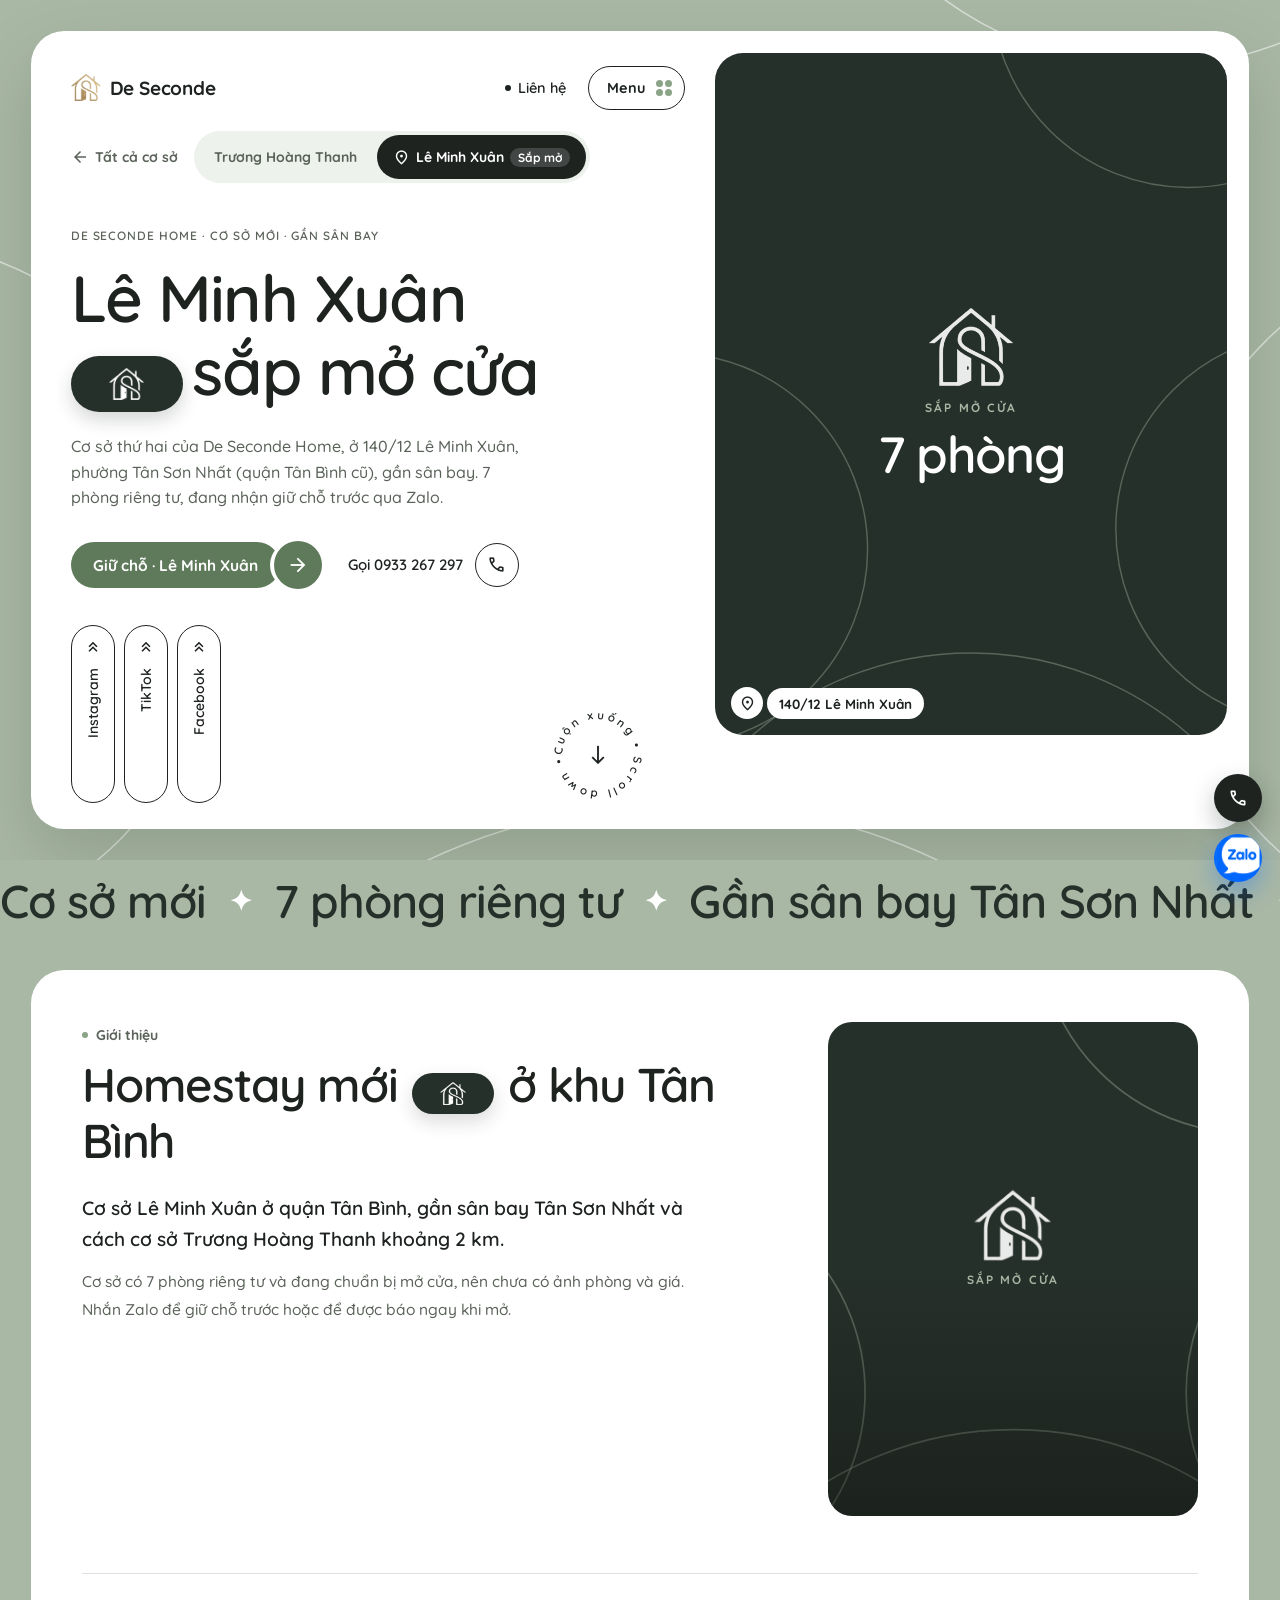
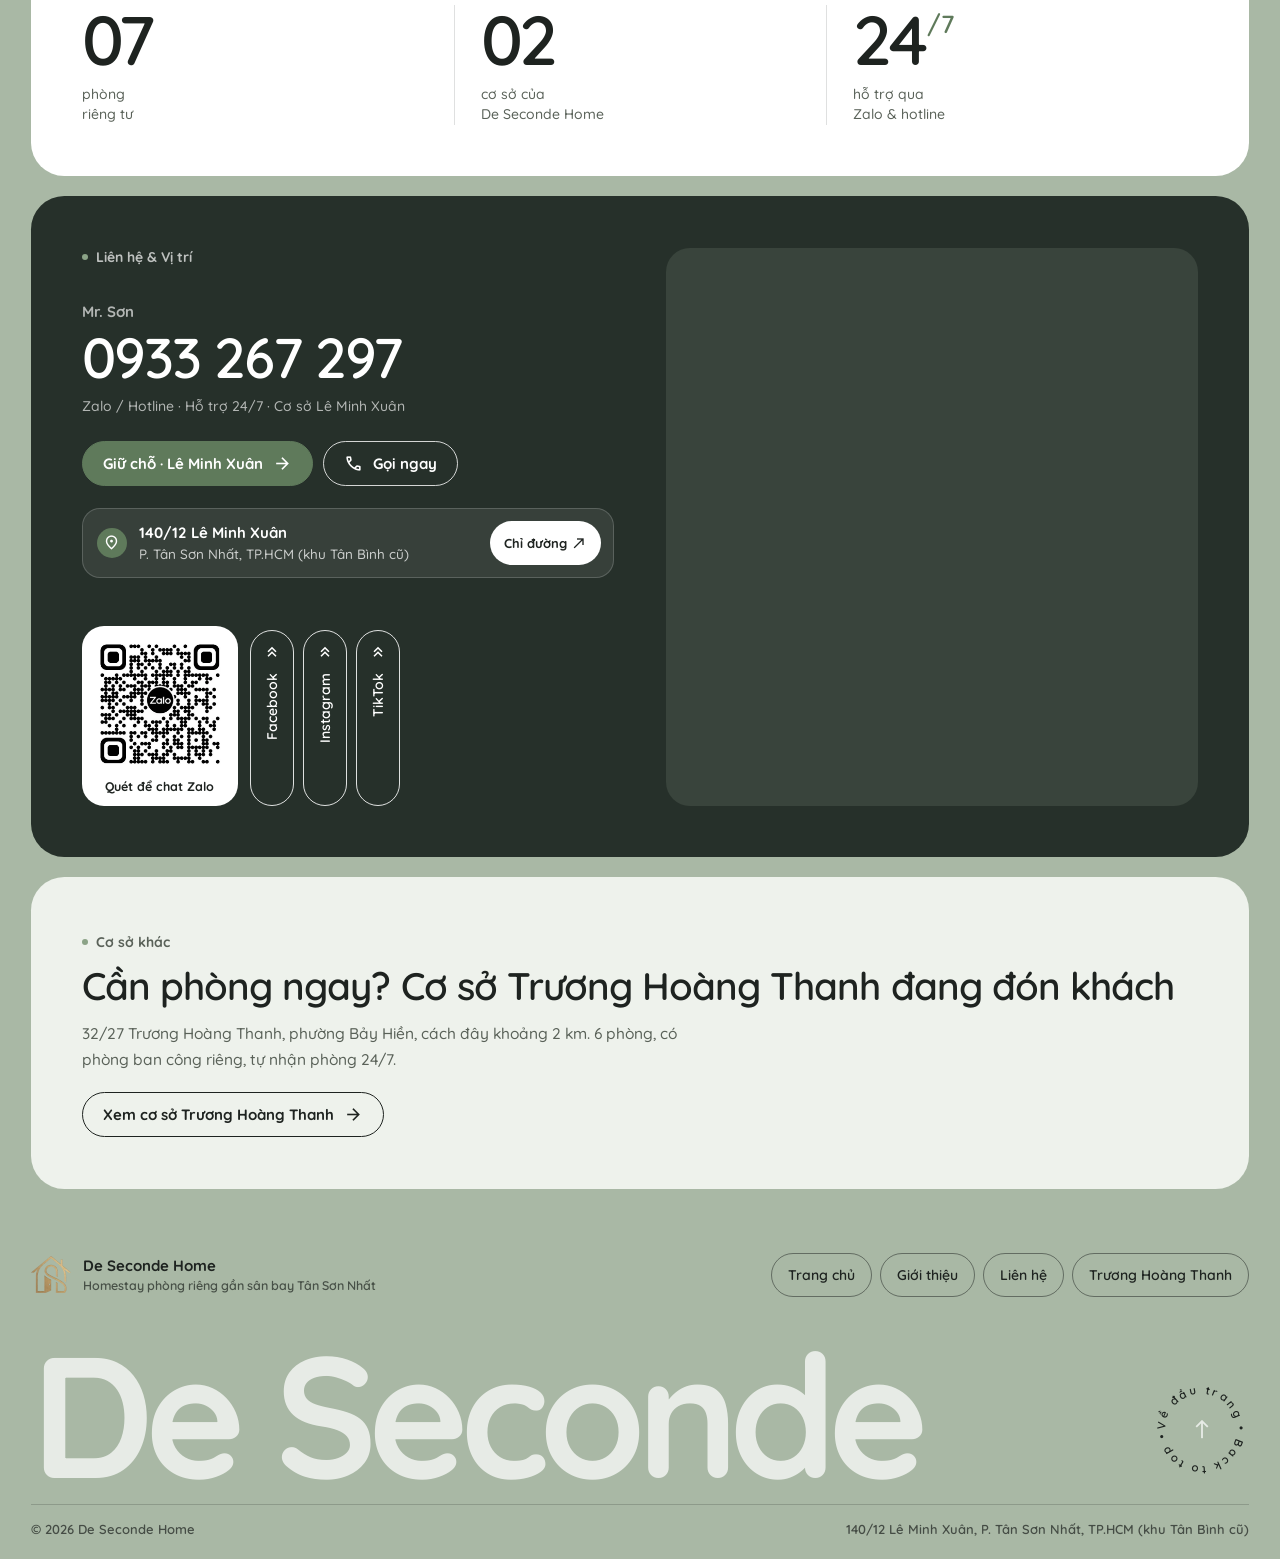
==== commit 5e177293: "Feature: second home" ====
--- a/le-minh-xuan/index.html
+++ b/le-minh-xuan/index.html
@@ -3,6 +3,7 @@
 <head>
 <meta charset="UTF-8">
 <meta name="viewport" content="width=device-width, initial-scale=1.0">
+<script>document.documentElement.classList.add("js")</script>
 <title>De Seconde Home · Lê Minh Xuân | Homestay Tân Bình gần sân bay Tân Sơn Nhất</title>
 <meta name="description" content="Cơ sở mới của De Seconde Home tại 140/12 Lê Minh Xuân, P. Tân Sơn Nhất (khu Tân Bình), gần sân bay Tân Sơn Nhất. 7 phòng riêng tư, sắp mở cửa. Nhắn Zalo 0933 267 297 để giữ chỗ.">
 <meta name="robots" content="index, follow">
@@ -93,12 +94,18 @@
         </nav>
       </div>
 
+      <nav class="loc-switch" aria-label="Chọn cơ sở">
+        <a class="ls-back" href="/#chon-co-so"><span class="msi" aria-hidden="true">arrow_back</span>Tất cả cơ sở</a>
+        <div class="ls-seg"><a href="/truong-hoang-thanh/">Trương Hoàng Thanh</a><a href="/le-minh-xuan/" aria-current="page"><span class="msi" aria-hidden="true">location_on</span>Lê Minh Xuân<small>Sắp mở</small></a></div>
+      </nav>
+
       <div class="hero-main">
         <h1 class="hero-h1">
-          <span class="h1-row">Lê Minh Xuân <span class="h1-tag">De Seconde Home · Cơ sở mới · Gần sân bay TSN</span></span>
-          <span class="h1-row"><span class="h1-pill"><img src="/images/rooms/garden/garden-05.webp" alt="" data-nofade></span>sắp mở cửa</span>
+          <span class="h1-tag">De Seconde Home · Cơ sở mới · Gần sân bay</span>
+          <span class="h1-row">Lê Minh Xuân</span>
+          <span class="h1-row"><span class="h1-pill is-mark"><img src="/images/logo-mark.webp" alt="" width="84" height="78" data-nofade></span>sắp mở cửa</span>
         </h1>
-        <p class="hero-lead">Cơ sở thứ hai của De Seconde Home tại 140/12 Lê Minh Xuân, P. Tân Sơn Nhất, nằm ở khu Tân Bình, gần sân bay Tân Sơn Nhất. 7 phòng riêng tư, cùng tinh thần nhẹ nhàng, nhịp chậm.</p>
+        <p class="hero-lead">Cơ sở thứ hai của De Seconde Home, ở 140/12 Lê Minh Xuân, phường Tân Sơn Nhất (quận Tân Bình cũ), gần sân bay. 7 phòng riêng tư, đang nhận giữ chỗ trước qua Zalo.</p>
         <div class="hero-ctas">
           <a class="cta-main" href="https://zalo.me/0933267297" target="_blank" rel="noopener">
             <span class="cta-label">Giữ chỗ · Lê Minh Xuân</span><span class="cta-ic"><span class="msi">arrow_forward</span></span>
@@ -109,9 +116,9 @@
 
       <div class="hero-bottom">
         <div class="socials">
-          <a class="social-pill" href="https://www.instagram.com/deseconde497/" target="_blank" rel="noopener"><span class="msi">keyboard_double_arrow_up</span><span>Instagram</span></a>
-          <a class="social-pill" href="https://www.tiktok.com/@de.seconde" target="_blank" rel="noopener"><span class="msi">keyboard_double_arrow_up</span><span>TikTok</span></a>
-          <a class="social-pill" href="https://www.facebook.com/deseconde.home/" target="_blank" rel="noopener"><span class="msi">keyboard_double_arrow_up</span><span>Facebook</span></a>
+          <a class="social-pill" href="https://www.instagram.com/deseconde497/" target="_blank" rel="noopener" aria-label="Instagram (mở tab mới)"><span class="msi" aria-hidden="true">keyboard_double_arrow_up</span><span aria-hidden="true">Instagram</span></a>
+          <a class="social-pill" href="https://www.tiktok.com/@de.seconde" target="_blank" rel="noopener" aria-label="TikTok (mở tab mới)"><span class="msi" aria-hidden="true">keyboard_double_arrow_up</span><span aria-hidden="true">TikTok</span></a>
+          <a class="social-pill" href="https://www.facebook.com/deseconde.home/" target="_blank" rel="noopener" aria-label="Facebook (mở tab mới)"><span class="msi" aria-hidden="true">keyboard_double_arrow_up</span><span aria-hidden="true">Facebook</span></a>
         </div>
         <a class="scroll-badge" href="#gioi-thieu" aria-label="Cuộn xuống">
           <svg viewBox="0 0 96 96" aria-hidden="true">
@@ -136,6 +143,13 @@
   </div>
 </header>
 
+<!-- Thanh cơ sở: hiện khi đã cuộn qua hero, để khách luôn biết đang xem cơ sở nào -->
+<nav class="locbar" id="locbar" aria-label="Cơ sở đang xem">
+  <a class="locbar-back" href="/#chon-co-so" aria-label="Tất cả cơ sở"><span class="msi" aria-hidden="true">arrow_back</span><span>Tất cả cơ sở</span></a>
+  <div class="locbar-name"><span class="msi" aria-hidden="true">location_on</span><span><small>Cơ sở </small><b>Lê Minh Xuân</b></span></div>
+  <a class="locbar-cta" href="https://zalo.me/0933267297" target="_blank" rel="noopener" aria-label="Giữ chỗ qua Zalo, cơ sở Lê Minh Xuân">Giữ chỗ<span class="locbar-more"> qua Zalo</span><span class="msi" aria-hidden="true">arrow_forward</span></a>
+</nav>
+
 <main class="stack">
 
 <div class="marquee" aria-hidden="true">
@@ -148,9 +162,9 @@
 <section class="panel intro reveal" id="gioi-thieu">
   <div class="intro-text">
     <span class="kicker">Giới thiệu</span>
-    <h2 class="h2">Homestay mới <span class="ipill"><img src="/images/rooms/moon/moon-02.webp" alt="" loading="lazy" data-nofade></span> ở khu Tân Bình</h2>
-    <p class="intro-lead">De Seconde Home · Lê Minh Xuân là cơ sở thứ hai của De Seconde Home, nằm ở khu Tân Bình, gần sân bay Tân Sơn Nhất và gần cơ sở Trương Hoàng Thanh đang hoạt động.</p>
-    <p>Cơ sở có 7 phòng riêng tư và hiện đang chuẩn bị mở cửa. Ảnh phòng, giá và chi tiết từng phòng sẽ được cập nhật tại đây. Bạn có thể nhắn Zalo ngay để được báo khi mở cửa hoặc giữ chỗ trước.</p>
+    <h2 class="h2">Homestay mới <span class="ipill is-mark"><img src="/images/logo-mark.webp" alt="" width="84" height="78" loading="lazy" data-nofade></span> ở khu Tân Bình</h2>
+    <p class="intro-lead">Cơ sở Lê Minh Xuân ở quận Tân Bình, gần sân bay Tân Sơn Nhất và cách cơ sở Trương Hoàng Thanh khoảng 2 km.</p>
+    <p>Cơ sở có 7 phòng riêng tư và đang chuẩn bị mở cửa, nên chưa có ảnh phòng và giá. Nhắn Zalo để giữ chỗ trước hoặc để được báo ngay khi mở.</p>
   </div>
   <figure class="intro-photo loc-media is-soon">
     <svg class="loc-arcs" viewBox="0 0 500 400" preserveAspectRatio="xMidYMid slice" aria-hidden="true"><circle cx="-40" cy="300" r="170"/><circle cx="440" cy="-80" r="170"/><circle cx="560" cy="300" r="170"/><circle cx="250" cy="620" r="290"/></svg>
@@ -189,9 +203,9 @@
         <span>Quét để chat Zalo</span>
       </div>
       <div class="socials">
-        <a class="social-pill" href="https://www.facebook.com/deseconde.home/" target="_blank" rel="noopener"><span class="msi">keyboard_double_arrow_up</span><span>Facebook</span></a>
-        <a class="social-pill" href="https://www.instagram.com/deseconde497/" target="_blank" rel="noopener"><span class="msi">keyboard_double_arrow_up</span><span>Instagram</span></a>
-        <a class="social-pill" href="https://www.tiktok.com/@de.seconde" target="_blank" rel="noopener"><span class="msi">keyboard_double_arrow_up</span><span>TikTok</span></a>
+        <a class="social-pill" href="https://www.facebook.com/deseconde.home/" target="_blank" rel="noopener" aria-label="Facebook (mở tab mới)"><span class="msi" aria-hidden="true">keyboard_double_arrow_up</span><span aria-hidden="true">Facebook</span></a>
+        <a class="social-pill" href="https://www.instagram.com/deseconde497/" target="_blank" rel="noopener" aria-label="Instagram (mở tab mới)"><span class="msi" aria-hidden="true">keyboard_double_arrow_up</span><span aria-hidden="true">Instagram</span></a>
+        <a class="social-pill" href="https://www.tiktok.com/@de.seconde" target="_blank" rel="noopener" aria-label="TikTok (mở tab mới)"><span class="msi" aria-hidden="true">keyboard_double_arrow_up</span><span aria-hidden="true">TikTok</span></a>
       </div>
     </div>
   </div>
@@ -205,7 +219,7 @@
   <div>
     <span class="kicker">Cơ sở khác</span>
     <h2 class="h2" id="other-title">Cần phòng ngay? Cơ sở Trương Hoàng Thanh đang đón khách</h2>
-    <p>De Seconde Home · Trương Hoàng Thanh, 32/27 Trương Hoàng Thanh, P. Bảy Hiền (khu Tân Bình cũ). 6 phòng, ban công vườn xanh, tự nhận phòng 24/7.</p>
+    <p>32/27 Trương Hoàng Thanh, phường Bảy Hiền, cách đây khoảng 2 km. 6 phòng, có phòng ban công riêng, tự nhận phòng 24/7.</p>
   </div>
   <a class="pill-btn" href="/truong-hoang-thanh/">Xem cơ sở Trương Hoàng Thanh <span class="msi">arrow_forward</span></a>
 </section>
@@ -216,7 +230,7 @@
   <div class="foot-top">
     <div class="foot-brand">
       <img src="/images/logo-mark.webp" alt="De Seconde Home logo" width="40" height="37" loading="lazy" data-nofade>
-      <div>De Seconde Home<small>Homestay · Airbnb · Vacation Rentals</small></div>
+      <div>De Seconde Home<small>Homestay phòng riêng gần sân bay Tân Sơn Nhất</small></div>
     </div>
     <nav class="foot-nav" aria-label="Liên kết cuối trang">
       <a href="/">Trang chủ</a>
--- a/css/style.css
+++ b/css/style.css
@@ -11,11 +11,9 @@
   --line:rgba(30,35,32,0.14);
   --radius:clamp(22px,2.6vw,34px);
   --shadow:0 30px 70px rgba(38,52,36,0.16);
-  --h-bg:var(--bg);--h-card:var(--card);--h-ink:var(--ink);--h-soft:var(--ink-soft);
-  --h-accent:var(--accent);--h-accent-deep:var(--accent-deep);--h-line:var(--line);
 }
 *{margin:0;padding:0;box-sizing:border-box;}
-html{scroll-behavior:smooth;}
+html{scroll-behavior:smooth;scroll-padding-bottom:96px;}
 body{
   background:var(--bg);
   color:var(--ink);
@@ -37,8 +35,8 @@
 }
 
 /* ---------- Scroll reveal ---------- */
-.reveal{opacity:0;transform:translateY(26px);transition:opacity .7s ease, transform .7s ease;}
-.reveal.in{opacity:1;transform:translateY(0);}
+.js .reveal{opacity:0;transform:translateY(26px);transition:opacity .7s ease, transform .7s ease;}
+.js .reveal.in{opacity:1;transform:translateY(0);}
 
 /* ---------- Shared section parts ---------- */
 .kicker{display:inline-flex;align-items:center;gap:8px;font-size:14px;font-weight:700;color:var(--ink-soft);}
@@ -68,13 +66,13 @@
 
 /* ---------- Hero (split card, room viewer) ---------- */
 .hero{
-  position:relative;overflow:hidden;background:var(--h-bg);
-  padding:clamp(14px,2.4vw,34px);font-family:'Quicksand',sans-serif;color:var(--h-ink);
+  position:relative;overflow:hidden;background:var(--bg);
+  padding:clamp(14px,2.4vw,34px);font-family:'Quicksand',sans-serif;color:var(--ink);
 }
 .hero-arcs{position:absolute;inset:0;width:100%;height:100%;pointer-events:none;}
 .hero-arcs circle{fill:none;stroke:rgba(255,255,255,0.55);stroke-width:1.4;}
 .hero-card{
-  position:relative;z-index:1;max-width:1280px;margin:0 auto;background:var(--h-card);
+  position:relative;z-index:1;max-width:1280px;margin:0 auto;background:var(--card);
   border-radius:clamp(22px,2.6vw,34px);padding:clamp(14px,1.8vw,22px);
   display:grid;grid-template-columns:minmax(0,1fr) auto;gap:clamp(18px,2.4vw,34px);
   box-shadow:0 30px 70px rgba(38,52,36,0.18);
@@ -86,25 +84,25 @@
 .brand{display:flex;align-items:center;gap:9px;text-decoration:none;font-weight:700;font-size:19px;letter-spacing:-.2px;}
 .brand img{width:30px;height:auto;}
 .hero-nav{position:relative;display:flex;align-items:center;gap:clamp(12px,2vw,22px);}
-.nav-link{display:flex;align-items:center;gap:7px;text-decoration:none;font-size:14.5px;font-weight:600;}
-.nav-link::before{content:'';width:6px;height:6px;border-radius:50%;background:var(--h-ink);}
-.nav-link:hover{color:var(--h-accent-deep);}
+.nav-link{display:flex;align-items:center;gap:7px;min-height:44px;text-decoration:none;font-size:14.5px;font-weight:600;}
+.nav-link::before{content:'';width:6px;height:6px;border-radius:50%;background:var(--ink);}
+.nav-link:hover{color:var(--accent-deep);}
 .menu-btn{
-  display:flex;align-items:center;gap:10px;padding:9px 12px 9px 18px;border-radius:999px;
-  border:1.5px solid var(--h-ink);background:none;font:inherit;font-size:14.5px;font-weight:700;
-  color:var(--h-ink);cursor:pointer;transition:background .2s,color .2s;
-}
-.menu-btn:hover,.menu-btn[aria-expanded="true"]{background:var(--h-ink);color:#fff;}
+  display:flex;align-items:center;gap:10px;min-height:44px;padding:9px 12px 9px 18px;border-radius:999px;
+  border:1.5px solid var(--ink);background:none;font:inherit;font-size:14.5px;font-weight:700;
+  color:var(--ink);cursor:pointer;transition:background .2s,color .2s;
+}
+.menu-btn:hover,.menu-btn[aria-expanded="true"]{background:var(--ink);color:#fff;}
 .menu-dots{display:grid;grid-template-columns:repeat(2,7px);gap:2px;}
-.menu-dots i{width:7px;height:7px;border-radius:50%;background:var(--h-accent);}
+.menu-dots i{width:7px;height:7px;border-radius:50%;background:var(--accent);}
 .menu-pop{
   position:absolute;top:calc(100% + 10px);right:0;z-index:20;min-width:210px;padding:8px;
-  background:#fff;border:1px solid var(--h-line);border-radius:18px;box-shadow:0 24px 50px rgba(30,35,32,0.18);
+  background:#fff;border:1px solid var(--line);border-radius:18px;box-shadow:0 24px 50px rgba(30,35,32,0.18);
 }
 .menu-pop[hidden]{display:none;}
-.menu-pop a{display:flex;align-items:center;gap:10px;padding:10px 12px;border-radius:12px;text-decoration:none;font-size:14.5px;font-weight:600;}
+.menu-pop a{display:flex;align-items:center;gap:10px;min-height:44px;padding:10px 12px;border-radius:12px;text-decoration:none;font-size:14.5px;font-weight:600;}
 .menu-pop a:hover{background:#EEF2EC;}
-.menu-pop .msi{font-size:19px;color:var(--h-accent-deep);}
+.menu-pop .msi{font-size:19px;color:var(--accent-deep);}
 
 /* headline */
 .hero-main{margin:auto 0;padding:clamp(28px,5vh,64px) 0 clamp(24px,4vh,48px);}
@@ -114,34 +112,34 @@
 }
 .h1-row{display:block;white-space:nowrap;}
 .h1-tag{
-  display:inline-block;vertical-align:.75em;margin-left:.35em;max-width:150px;font-size:11px;line-height:1.4;
-  font-weight:600;letter-spacing:.08em;text-transform:uppercase;white-space:normal;color:var(--h-soft);
+  display:block;margin-bottom:clamp(10px,1.4vw,16px);font-size:12px;line-height:1.4;
+  font-weight:600;letter-spacing:.08em;text-transform:uppercase;white-space:normal;color:var(--ink-soft);
 }
 .h1-pill{
   display:inline-block;vertical-align:-.08em;width:1.72em;height:.86em;margin-right:.14em;
   border-radius:999px;overflow:hidden;box-shadow:0 8px 18px rgba(30,35,32,0.18);
 }
 .h1-pill img{width:100%;height:100%;object-fit:cover;object-position:center 45%;}
-.hero-lead{font-size:clamp(15px,1.25vw,17.5px);line-height:1.6;color:var(--h-soft);max-width:470px;margin-top:22px;font-weight:500;}
+.hero-lead{font-size:clamp(15px,1.25vw,17.5px);line-height:1.6;color:var(--ink-soft);max-width:470px;margin-top:22px;font-weight:500;}
 .hero-ctas{display:flex;flex-wrap:wrap;align-items:center;gap:14px 26px;margin-top:30px;}
 .cta-main{
   display:inline-flex;align-items:center;text-decoration:none;font-weight:700;font-size:15.5px;color:#fff;
 }
-.cta-main .cta-label{background:var(--h-accent);padding:13px 22px;border-radius:999px;transition:background .25s;}
+.cta-main .cta-label{background:var(--accent-deep);padding:13px 22px;border-radius:999px;transition:background .25s;}
 .cta-main .cta-ic{
-  width:48px;height:48px;border-radius:50%;margin-left:-6px;background:var(--h-accent);
+  width:48px;height:48px;border-radius:50%;margin-left:-6px;background:var(--accent-deep);
   display:flex;align-items:center;justify-content:center;box-shadow:-4px 0 0 #fff;transition:transform .25s,background .25s;
 }
 .cta-main .cta-ic .msi{font-size:22px;}
-.cta-main:hover .cta-label,.cta-main:hover .cta-ic{background:var(--h-accent-deep);}
+.cta-main:hover .cta-label,.cta-main:hover .cta-ic{background:var(--ink);}
 .cta-main:hover .cta-ic{transform:translateX(4px);}
 .cta-call{display:inline-flex;align-items:center;gap:12px;text-decoration:none;font-weight:600;font-size:15px;}
 .cta-call .call-ic{
-  width:40px;height:40px;border-radius:50%;border:1.5px solid var(--h-ink);
+  width:44px;height:44px;border-radius:50%;border:1.5px solid var(--ink);
   display:flex;align-items:center;justify-content:center;transition:background .2s,color .2s;
 }
 .cta-call .call-ic .msi{font-size:19px;}
-.cta-call:hover .call-ic{background:var(--h-ink);color:#fff;}
+.cta-call:hover .call-ic{background:var(--ink);color:#fff;}
 
 /* bottom row */
 .hero-bottom{display:flex;align-items:flex-end;gap:12px;}
@@ -153,32 +151,33 @@
 .mini img:not(.is-on){opacity:0;}
 .mini-nav{position:absolute;top:10px;right:10px;display:flex;background:rgba(255,255,255,0.9);border-radius:999px;padding:2px;}
 .mini-nav button{
-  width:28px;height:28px;border-radius:50%;border:none;background:none;cursor:pointer;color:var(--h-ink);
+  position:relative;width:32px;height:32px;border-radius:50%;border:none;background:none;cursor:pointer;color:var(--ink);
   display:flex;align-items:center;justify-content:center;
 }
+.mini-nav button::after{content:'';position:absolute;inset:-6px;}
 .mini-nav button:last-child{background:#fff;box-shadow:0 2px 6px rgba(0,0,0,0.12);}
 .mini-nav .msi{font-size:18px;}
 .mini-tags{position:absolute;left:0;bottom:0;display:flex;flex-direction:column;align-items:flex-start;}
 .mini-tags > span{
-  display:flex;align-items:center;gap:4px;background:#fff;font-size:11.5px;font-weight:600;
+  display:flex;align-items:center;gap:4px;background:#fff;font-size:12px;font-weight:600;
   padding:4px 10px 4px 8px;border-top-right-radius:10px;white-space:nowrap;max-width:190px;overflow:hidden;text-overflow:ellipsis;
 }
 .mini-tags .msi{font-size:14px;}
 .socials{display:flex;gap:9px;}
 .social-pill{
   display:flex;flex-direction:column;align-items:center;gap:12px;width:44px;height:178px;padding:12px 0 16px;
-  border:1.5px solid var(--h-ink);border-radius:999px;text-decoration:none;font-size:14px;font-weight:600;
+  border:1.5px solid var(--ink);border-radius:999px;text-decoration:none;font-size:14px;font-weight:600;
   transition:background .2s,color .2s;
 }
 .social-pill .msi{font-size:18px;}
 .social-pill span:last-child{writing-mode:vertical-rl;transform:rotate(180deg);}
-.social-pill:hover{background:var(--h-ink);color:#fff;}
+.social-pill:hover{background:var(--ink);color:#fff;}
 .scroll-badge{
   position:relative;margin-left:auto;margin-right:clamp(0px,3vw,40px);width:96px;height:96px;flex:0 0 auto;
   display:flex;align-items:center;justify-content:center;text-decoration:none;
 }
 .scroll-badge svg{position:absolute;inset:0;animation:badge-spin 16s linear infinite;}
-.scroll-badge text{font-family:'Quicksand',sans-serif;font-size:11.5px;font-weight:600;letter-spacing:2.2px;fill:var(--h-ink);}
+.scroll-badge text{font-family:'Quicksand',sans-serif;font-size:11.5px;font-weight:600;letter-spacing:2.2px;fill:var(--ink);}
 .scroll-badge .msi{font-size:22px;transition:transform .25s;}
 .scroll-badge:hover .msi{transform:translateY(4px);}
 @keyframes badge-spin{to{transform:rotate(360deg);}}
@@ -200,19 +199,21 @@
 .v-tabs-scroll{display:flex;gap:4px;overflow-x:auto;scrollbar-width:none;padding:2px;}
 .v-tabs-scroll::-webkit-scrollbar{display:none;}
 .v-tab{
-  flex:0 0 auto;padding:7px 14px;border-radius:999px;border:1.3px solid rgba(255,255,255,0.85);
+  position:relative;flex:0 0 auto;padding:7px 14px;border-radius:999px;border:1.3px solid rgba(255,255,255,0.85);
   background:rgba(20,24,20,0.18);backdrop-filter:blur(6px);-webkit-backdrop-filter:blur(6px);
   color:#fff;font:inherit;font-family:'Quicksand',sans-serif;font-size:14px;font-weight:600;cursor:pointer;
   transition:background .25s,color .25s;
 }
+.v-tab::after{content:'';position:absolute;inset:-7px 0;}
 .v-tab:hover{background:rgba(255,255,255,0.22);}
-.v-tab[aria-selected="true"]{background:#fff;color:var(--h-ink);}
+.v-tab[aria-selected="true"]{background:#fff;color:var(--ink);}
 .v-play{
   flex:0 0 auto;position:relative;width:36px;height:36px;border-radius:50%;border:none;background:#fff;
-  cursor:pointer;display:flex;align-items:center;justify-content:center;color:var(--h-ink);
-}
+  cursor:pointer;display:flex;align-items:center;justify-content:center;color:var(--ink);
+}
+.v-play::after{content:'';position:absolute;inset:-4px;}
 .v-play svg{position:absolute;inset:3px;width:30px;height:30px;transform:rotate(-90deg);}
-.v-play circle{fill:none;stroke:var(--h-accent);stroke-width:2.4;stroke-dasharray:88;stroke-dashoffset:88;}
+.v-play circle{fill:none;stroke:var(--accent);stroke-width:2.4;stroke-dasharray:88;stroke-dashoffset:88;}
 .v-play .msi{font-size:16px;}
 .viewer.is-playing .v-play circle{animation:ring var(--v-dur,6s) linear forwards;}
 @keyframes ring{to{stroke-dashoffset:0;}}
@@ -236,7 +237,7 @@
 .hs-ic{width:34px;height:34px;border-radius:50%;background:rgba(255,255,255,0.3);display:flex;align-items:center;justify-content:center;}
 .hs-ic .msi{font-size:19px;}
 .hs-t{font-size:14.5px;font-weight:700;line-height:1.15;text-shadow:0 1px 6px rgba(0,0,0,0.25);}
-.hs-s{display:block;font-size:11.5px;font-weight:600;opacity:.9;text-align:right;text-decoration:underline;text-underline-offset:2px;}
+.hs-s{display:block;font-size:12px;font-weight:600;opacity:.9;text-align:right;text-decoration:underline;text-underline-offset:2px;}
 
 .v-next{
   position:absolute;left:16px;bottom:66px;z-index:3;width:clamp(96px,22%,124px);aspect-ratio:1/0.82;padding:0;
@@ -252,7 +253,7 @@
 }
 .v-loc{
   position:absolute;left:16px;bottom:16px;z-index:3;display:flex;align-items:center;text-decoration:none;
-  color:var(--h-ink);font-size:13.5px;font-weight:700;
+  color:var(--ink);font-size:13.5px;font-weight:700;
 }
 .v-loc .pin{width:32px;height:32px;border-radius:50%;background:#fff;display:flex;align-items:center;justify-content:center;margin-right:4px;}
 .v-loc .pin .msi{font-size:17px;}
@@ -262,7 +263,7 @@
   font-size:clamp(20px,2vw,26px);font-weight:500;font-variant-numeric:tabular-nums;letter-spacing:-.5px;
 }
 .v-count button{
-  width:34px;height:34px;border:none;background:none;color:#fff;cursor:pointer;display:flex;align-items:center;justify-content:center;
+  width:44px;height:44px;border:none;background:none;color:#fff;cursor:pointer;display:flex;align-items:center;justify-content:center;
   opacity:.85;transition:opacity .2s,transform .2s;
 }
 .v-count button:hover{opacity:1;}
@@ -270,11 +271,11 @@
 .v-count button:last-child:hover{transform:translateX(3px);}
 .v-count .msi{font-size:24px;}
 .v-room{
-  position:absolute;right:18px;bottom:56px;z-index:3;font-size:11px;font-weight:700;letter-spacing:.14em;
+  position:absolute;right:18px;bottom:62px;z-index:3;font-size:12px;font-weight:700;letter-spacing:.14em;
   text-transform:uppercase;opacity:.85;text-shadow:0 1px 6px rgba(0,0,0,0.35);
 }
 
-.hero :focus-visible{outline:2px solid var(--h-accent-deep);outline-offset:3px;}
+.hero :focus-visible{outline:2px solid var(--accent-deep);outline-offset:3px;}
 .viewer :focus-visible{outline-color:#fff;}
 .sr-only{position:absolute;width:1px;height:1px;overflow:hidden;clip:rect(0 0 0 0);white-space:nowrap;}
 
@@ -290,7 +291,7 @@
   .viewer{order:3;width:100%;}
   .hero-bottom{order:4;padding:0 0 2px;}
   .h1-row{white-space:normal;}
-  .h1-tag{display:block;max-width:none;margin:8px 0 10px;font-size:10.5px;}
+  .h1-tag{margin-bottom:10px;}
   .hero-ctas{margin-top:24px;}
   .mini{width:min(46%,220px);}
   .socials{flex:1;flex-direction:column;justify-content:flex-end;}
@@ -316,8 +317,11 @@
   .cta-main .cta-label{padding:12px 18px;}
   .cta-main .cta-ic{width:44px;height:44px;}
 }
+@media (max-width:360px){
+  .h1-row{white-space:normal;}
+}
 @media (prefers-reduced-motion:reduce){
-  .scroll-badge svg,.hs-dot::after{animation:none;}
+  .scroll-badge svg,.hs-dot::after,.viewer.is-playing .v-play circle{animation:none;}
   .v-img{transition:opacity .3s ease;transform:none;}
 }
 
@@ -338,9 +342,9 @@
 .marquee-track{display:flex;width:max-content;animation:marquee 46s linear infinite;}
 .marquee-track span{
   display:flex;align-items:center;gap:.5em;padding-right:.5em;white-space:nowrap;
-  font-size:clamp(26px,3.6vw,52px);font-weight:600;letter-spacing:-.02em;color:#fff;
-}
-.marquee-track i{font-style:normal;color:var(--accent-deep);font-size:.6em;}
+  font-size:clamp(26px,3.6vw,52px);font-weight:600;letter-spacing:-.02em;color:var(--forest);
+}
+.marquee-track i{font-style:normal;color:#fff;font-size:.6em;}
 @keyframes marquee{to{transform:translateX(-50%);}}
 
 /* ---------- Intro ---------- */
@@ -381,10 +385,10 @@
 .b-tile{
   position:relative;overflow:hidden;border-radius:clamp(14px,1.6vw,22px);min-width:0;min-height:0;cursor:pointer;
   background:var(--mist);
-  opacity:0;transform:translateY(22px) scale(.985);
   transition:opacity .8s cubic-bezier(.22,.61,.36,1),transform .8s cubic-bezier(.22,.61,.36,1);
 }
-.ambience.in .b-tile{opacity:1;transform:none;}
+.js .b-tile{opacity:0;transform:translateY(22px) scale(.985);}
+.js .ambience.in .b-tile{opacity:1;transform:none;}
 .ambience.in .b-tile:nth-child(2){transition-delay:.06s;}
 .ambience.in .b-tile:nth-child(3){transition-delay:.12s;}
 .ambience.in .b-tile:nth-child(4){transition-delay:.18s;}
@@ -402,10 +406,10 @@
 .b-tile:hover figcaption{opacity:1;transform:none;}
 .b-note{
   display:flex;flex-direction:column;justify-content:space-between;gap:10px;padding:clamp(14px,1.6vw,22px);
-  text-decoration:none;color:#fff;background:var(--accent);transition:background .3s ease;
-}
-.b-note:hover{background:var(--accent-deep);}
-.b-note-label{font-size:13px;font-weight:700;opacity:.85;}
+  text-decoration:none;color:#fff;background:var(--accent-deep);transition:background .3s ease;
+}
+.b-note:hover{background:var(--ink);}
+.b-note-label{font-size:13px;font-weight:700;}
 .b-note-text{font-size:clamp(17px,1.7vw,24px);font-weight:600;line-height:1.2;letter-spacing:-.01em;}
 .b-note .round-btn{width:40px;height:40px;align-self:flex-end;}
 .b-note:hover .round-btn{background:#fff;color:var(--accent-deep);transform:rotate(-45deg);}
@@ -431,7 +435,7 @@
   .b8{grid-area:20/1/24/7;} .b7{grid-area:24/1/28/4;} .b9{grid-area:24/4/28/7;}
   .b-note{flex-direction:column;align-items:flex-start;}
   .b-note .round-btn{align-self:flex-end;}
-  .b-tile figcaption{left:8px;bottom:8px;max-width:calc(100% - 16px);font-size:11px;padding:5px 9px;}
+  .b-tile figcaption{left:8px;bottom:8px;max-width:calc(100% - 16px);font-size:12px;padding:5px 9px;}
 }
 @media (hover:none){
   .b-tile figcaption{opacity:1;transform:none;}
@@ -451,7 +455,7 @@
 .room-top{position:absolute;top:14px;left:14px;right:14px;display:flex;justify-content:space-between;gap:8px;}
 .room-body{position:absolute;left:18px;right:16px;bottom:18px;display:flex;align-items:flex-end;justify-content:space-between;gap:12px;}
 .room-name{font-size:clamp(26px,2.4vw,34px);font-weight:600;letter-spacing:-.02em;line-height:1.05;}
-.room-sub{font-size:11.5px;font-weight:700;letter-spacing:.14em;text-transform:uppercase;opacity:.85;margin-top:6px;}
+.room-sub{font-size:12px;font-weight:700;letter-spacing:.14em;text-transform:uppercase;opacity:.85;margin-top:6px;}
 .room-tags{display:flex;flex-wrap:wrap;gap:6px;margin-top:12px;}
 .room .round-btn{color:#fff;background:rgba(255,255,255,0.14);backdrop-filter:blur(6px);-webkit-backdrop-filter:blur(6px);border-color:rgba(255,255,255,0.85);}
 .room:hover .round-btn{background:#fff;color:var(--ink);transform:rotate(-45deg);}
@@ -482,14 +486,14 @@
 .amen-item{
   display:inline-flex;align-items:center;gap:11px;padding:6px 20px 6px 6px;border-radius:999px;
   border:1.5px solid var(--line);font-size:15.5px;font-weight:600;
-  opacity:0;transform:translateY(12px);
   transition:opacity .6s ease,transform .6s ease,background .25s,color .25s,border-color .25s;
 }
 .amen-item .ic{width:40px;height:40px;border-radius:50%;background:var(--mist);color:var(--accent-deep);display:flex;align-items:center;justify-content:center;transition:background .25s,color .25s;}
 .amen-item .ic .msi{font-size:20px;}
 .amen-item:hover{background:var(--ink);border-color:var(--ink);color:#fff;}
 .amen-item:hover .ic{background:rgba(255,255,255,0.12);color:#fff;}
-.amen.in .amen-item{opacity:1;transform:none;}
+.js .amen-item{opacity:0;transform:translateY(12px);}
+.js .amen.in .amen-item{opacity:1;transform:none;}
 .amen.in .amen-item:nth-child(2){transition-delay:.05s,.05s,0s,0s,0s;}
 .amen.in .amen-item:nth-child(3){transition-delay:.1s,.1s,0s,0s,0s;}
 .amen.in .amen-item:nth-child(4){transition-delay:.15s,.15s,0s,0s,0s;}
@@ -508,7 +512,7 @@
 .hotline:hover{color:#CFE0CB;}
 .contact-sub{font-size:14px;color:rgba(255,255,255,0.65);margin-top:10px;}
 .contact-ctas{display:flex;flex-wrap:wrap;gap:10px;margin-top:26px;}
-.pill-btn.solid{background:var(--accent);border-color:var(--accent);color:#fff;}
+.pill-btn.solid{background:var(--accent-deep);border-color:var(--accent-deep);color:#fff;}
 .pill-btn.solid:hover{background:#fff;border-color:#fff;color:var(--ink);}
 .pill-btn.ghost{border-color:rgba(255,255,255,0.8);color:#fff;}
 .pill-btn.ghost:hover{background:#fff;color:var(--ink);}
@@ -533,7 +537,7 @@
 .foot-brand img{width:40px;height:auto;}
 .foot-brand small{display:block;font-size:12.5px;font-weight:600;color:rgba(30,35,32,0.7);margin-top:2px;}
 .foot-nav{display:flex;flex-wrap:wrap;gap:8px;}
-.foot-nav a{padding:8px 16px;border:1.5px solid rgba(30,35,32,0.5);border-radius:999px;text-decoration:none;font-size:14px;font-weight:600;transition:background .2s,color .2s;}
+.foot-nav a{display:inline-flex;align-items:center;min-height:44px;padding:8px 16px;border:1.5px solid rgba(30,35,32,0.5);border-radius:999px;text-decoration:none;font-size:14px;font-weight:600;transition:background .2s,color .2s;}
 .foot-nav a:hover{background:var(--ink);color:#fff;border-color:var(--ink);}
 .wordmark{
   display:flex;align-items:flex-end;justify-content:space-between;gap:16px;margin-top:clamp(28px,4vw,48px);
@@ -568,21 +572,21 @@
   .top-badge{display:none;}
 }
 @media (prefers-reduced-motion:reduce){
-  .marquee-track,.top-badge svg{animation:none;}
-  .b-tile,.amen-item{opacity:1;transform:none;transition:none;}
+  .marquee-track,.top-badge svg,.fab,img.img-fade{animation:none;}
+  .js .reveal,.js .b-tile,.js .amen-item{opacity:1;transform:none;transition:none;}
   .b-tile:hover img,.room:hover img{transform:none;}
 }
 
 /* ---------- Floating contact bubbles ---------- */
 .fab-wrap{
-  position:fixed;right:18px;bottom:18px;z-index:500;
+  position:fixed;right:18px;bottom:calc(18px + env(safe-area-inset-bottom));z-index:500;
   display:flex;flex-direction:column;gap:12px;align-items:center;
 }
 .fab{
   position:relative;width:48px;height:48px;border-radius:50%;overflow:hidden;
   display:flex;align-items:center;justify-content:center;text-decoration:none;
   box-shadow:0 10px 24px rgba(30,35,32,0.28);transition:transform .2s ease, box-shadow .2s ease;
-  animation:fab-jiggle 3.6s ease-in-out infinite;
+  animation:fab-jiggle 3.6s ease-in-out 3;
 }
 .fab:hover{transform:scale(1.08);animation-play-state:paused;}
 .fab .msi{font-size:20px;position:relative;z-index:1;}
@@ -598,9 +602,12 @@
   96%{transform:rotate(0deg);}
 }
 @media (max-width:480px){
-  .fab-wrap{right:14px;bottom:14px;gap:10px;}
-  .fab-phone{width:42px;height:42px;}
-  .fab-zalo{width:42px;height:42px;}
+  .fab-wrap{right:14px;bottom:calc(14px + env(safe-area-inset-bottom));gap:10px;}
+  .fab{width:44px;height:44px;}
+}
+/* Chừa chỗ cho nút nổi ở cuối trang để không che footer */
+@media (max-width:899px){
+  footer{padding-bottom:calc(126px + env(safe-area-inset-bottom));}
 }
 
 /* ---------- Image load animation ---------- */
@@ -627,19 +634,25 @@
   align-items:center;justify-content:center;padding:20px;
 }
 .lightbox.open{display:flex;}
+body.lb-open{overflow:hidden;}
 .lightbox-inner{position:relative;max-width:720px;width:100%;}
 .lightbox-img{width:100%;max-height:78vh;object-fit:contain;border-radius:18px;background:#111;}
 .lightbox-close{
-  position:absolute;top:-52px;right:0;width:40px;height:40px;border-radius:50%;
-  background:rgba(255,255,255,0.1);border:1.5px solid rgba(255,255,255,0.6);color:#fff;font-size:17px;cursor:pointer;
-}
+  position:absolute;top:-56px;right:0;width:44px;height:44px;border-radius:50%;
+  display:flex;align-items:center;justify-content:center;
+  background:rgba(255,255,255,0.1);border:1.5px solid rgba(255,255,255,0.6);color:#fff;cursor:pointer;
+}
+.lightbox-close .msi{font-size:22px;}
 .lightbox-title{color:#fff;font-size:13px;font-weight:700;letter-spacing:.16em;text-align:center;margin-top:16px;}
 .lightbox-counter{color:rgba(255,255,255,0.55);text-align:center;font-size:13px;font-weight:600;margin-top:4px;letter-spacing:1px;font-variant-numeric:tabular-nums;}
 .lightbox-nav{
   position:absolute;top:50%;transform:translateY(-50%);width:46px;height:46px;border-radius:50%;
   background:rgba(255,255,255,0.14);backdrop-filter:blur(8px);-webkit-backdrop-filter:blur(8px);
-  border:1.5px solid rgba(255,255,255,0.6);color:#fff;font-size:20px;cursor:pointer;transition:background .2s,color .2s;
-}
+  display:flex;align-items:center;justify-content:center;
+  border:1.5px solid rgba(255,255,255,0.6);color:#fff;cursor:pointer;transition:background .2s,color .2s;
+}
+.lightbox-nav .msi{font-size:26px;}
+.lightbox :focus-visible{outline:2px solid #fff;outline-offset:3px;}
 .lightbox-nav:hover{background:#fff;color:var(--ink);}
 .lightbox-prev{left:-10px;}
 .lightbox-next{right:-10px;}
@@ -651,6 +664,7 @@
 /* ---------- Keyboard focus (shared) ---------- */
 .stack :focus-visible,footer :focus-visible{outline:2px solid var(--accent-deep);outline-offset:3px;}
 .panel-dark :focus-visible{outline-color:#fff;}
+.fab:focus-visible{outline:2px solid var(--ink);outline-offset:3px;}
 [data-g]{cursor:pointer;}
 
 /* ---------- Room card: price + book ---------- */
@@ -718,10 +732,22 @@
 /* ---------- Location list beside map ---------- */
 .loc-list{display:grid;gap:10px;margin-top:22px;}
 .loc-row{display:flex;align-items:center;gap:12px;padding:12px 12px 12px 14px;border-radius:18px;background:rgba(255,255,255,0.08);border:1px solid rgba(255,255,255,0.18);}
-.loc-row .num{flex:0 0 auto;width:30px;height:30px;border-radius:50%;background:var(--accent);color:#fff;display:flex;align-items:center;justify-content:center;font-weight:700;font-size:14px;}
-.loc-row div{flex:1;min-width:0;font-size:13.5px;line-height:1.45;color:rgba(255,255,255,0.75);}
-.loc-row div b{display:block;color:#fff;font-size:15px;}
-.loc-row a{flex:0 0 auto;display:flex;align-items:center;gap:4px;min-height:40px;padding:0 14px;border-radius:999px;background:#fff;color:var(--ink);text-decoration:none;font-size:13px;font-weight:700;}
+.loc-row .num{flex:0 0 auto;width:30px;height:30px;border-radius:50%;background:var(--accent-deep);color:#fff;display:flex;align-items:center;justify-content:center;font-weight:700;font-size:14px;}
+.loc-row div,.loc-txt{flex:1;min-width:0;font-size:13.5px;line-height:1.45;color:rgba(255,255,255,0.75);}
+.loc-row div b,.loc-txt b{display:block;color:#fff;font-size:15px;}
+/* Trang chủ: chọn cơ sở để đổi bản đồ */
+.loc-hint{margin-top:22px;font-size:13.5px;font-weight:600;color:rgba(255,255,255,0.65);}
+.loc-hint + .loc-list{margin-top:10px;}
+.loc-row{transition:background .2s,border-color .2s;}
+.loc-pick{
+  flex:1;min-width:0;display:flex;align-items:center;gap:12px;min-height:44px;padding:0;
+  background:none;border:0;color:inherit;font:inherit;text-align:left;cursor:pointer;
+}
+.loc-pick .loc-txt{display:block;}
+.loc-row:has(.loc-pick[aria-pressed="true"]){background:rgba(255,255,255,0.14);border-color:rgba(255,255,255,0.6);}
+.loc-pick[aria-pressed="true"] .num{background:#fff;color:var(--ink);}
+.loc-row:has(.loc-pick[aria-pressed="false"]):hover{background:rgba(255,255,255,0.11);}
+.loc-row a{flex:0 0 auto;display:flex;align-items:center;gap:4px;min-height:44px;padding:0 14px;border-radius:999px;background:#fff;color:var(--ink);text-decoration:none;font-size:13px;font-weight:700;}
 .loc-row a .msi{font-size:16px;}
 
 /* ---------- Policies & FAQ ---------- */
@@ -732,6 +758,7 @@
 .policy b{display:block;font-size:15.5px;}
 .policy span{font-size:13.5px;color:var(--ink-soft);}
 .faq{border-top:1px solid var(--line);}
+.info .faq{margin-top:22px;}
 .faq details{border-bottom:1px solid var(--line);}
 .faq summary{
   display:flex;align-items:center;justify-content:space-between;gap:16px;min-height:44px;padding:18px 0;
@@ -764,3 +791,68 @@
 @media (max-width:899px){.viewer.soon{aspect-ratio:4/3;}}
 .intro-photo.loc-media{aspect-ratio:3/4;border-radius:24px;}
 @media (max-width:899px){.intro-photo.loc-media{aspect-ratio:4/3;}}
+.h1-pill.is-mark,.ipill.is-mark{display:inline-flex;align-items:center;justify-content:center;background:var(--forest);}
+.h1-pill.is-mark img,.ipill.is-mark img{width:auto;height:58%;object-fit:contain;filter:brightness(0) invert(1);}
+
+/* ---------- Location switcher + sticky bar (trang cơ sở) ---------- */
+.loc-switch{display:flex;align-items:center;flex-wrap:wrap;gap:8px 16px;margin-top:clamp(16px,2.4vh,28px);}
+.ls-back{display:inline-flex;align-items:center;gap:6px;min-height:44px;text-decoration:none;font-size:14px;font-weight:700;color:var(--ink-soft);transition:color .2s;}
+.ls-back .msi{font-size:18px;transition:transform .2s;}
+.ls-back:hover{color:var(--ink);}
+.ls-back:hover .msi{transform:translateX(-3px);}
+.ls-seg{display:inline-flex;gap:4px;padding:4px;border-radius:999px;background:var(--mist);}
+.ls-seg a{
+  display:inline-flex;align-items:center;justify-content:center;gap:6px;min-height:44px;padding:0 16px;border-radius:999px;
+  text-decoration:none;font-size:14px;font-weight:700;color:var(--ink-soft);transition:background .2s,color .2s;
+}
+.ls-seg a:hover{background:#fff;color:var(--ink);}
+.ls-seg a[aria-current="page"]{background:var(--ink);color:#fff;}
+.ls-seg .msi{font-size:17px;}
+.ls-seg small{font-size:12px;font-weight:700;padding:2px 8px;border-radius:999px;background:#fff;color:var(--accent-deep);}
+.ls-seg a[aria-current="page"] small{background:rgba(255,255,255,0.16);color:#fff;}
+
+.locbar{
+  position:fixed;top:calc(10px + env(safe-area-inset-top));left:50%;z-index:600;width:min(720px,calc(100% - 28px));
+  display:flex;align-items:center;gap:10px;padding:6px;border-radius:999px;border:1px solid var(--line);
+  background:rgba(255,255,255,0.94);backdrop-filter:blur(12px);-webkit-backdrop-filter:blur(12px);
+  box-shadow:0 14px 36px rgba(30,35,32,0.18);
+  opacity:0;visibility:hidden;transform:translate(-50%,-140%);
+  transition:transform .35s cubic-bezier(.22,.61,.36,1),opacity .25s ease,visibility 0s linear .35s;
+}
+.locbar.is-on{opacity:1;visibility:visible;transform:translate(-50%,0);transition:transform .35s cubic-bezier(.22,.61,.36,1),opacity .25s ease;}
+.locbar-back{
+  flex:0 0 auto;display:inline-flex;align-items:center;justify-content:center;gap:6px;min-width:44px;min-height:44px;padding:0 16px 0 12px;
+  border-radius:999px;background:var(--mist);text-decoration:none;font-size:14px;font-weight:700;transition:background .2s,color .2s;
+}
+.locbar-back .msi{font-size:19px;}
+.locbar-back:hover{background:var(--ink);color:#fff;}
+.locbar-name{flex:1;min-width:0;display:flex;align-items:center;gap:6px;font-size:14px;}
+.locbar-name .msi{flex:0 0 auto;font-size:20px;color:var(--accent-deep);}
+.locbar-name > span:last-child{min-width:0;overflow:hidden;text-overflow:ellipsis;white-space:nowrap;}
+.locbar-name small{font-size:14px;font-weight:600;color:var(--ink-soft);}
+.locbar-cta{
+  flex:0 0 auto;display:inline-flex;align-items:center;gap:6px;min-height:44px;padding:0 18px;border-radius:999px;
+  background:var(--accent-deep);color:#fff;text-decoration:none;font-size:14px;font-weight:700;transition:background .2s;
+}
+.locbar-cta:hover{background:var(--ink);}
+.locbar-cta .msi{font-size:18px;}
+.locbar :focus-visible{outline:2px solid var(--accent-deep);outline-offset:2px;}
+/* Neo #id không bị thanh cố định che */
+html:has(.locbar) [id]{scroll-margin-top:84px;}
+
+@media (max-width:899px){
+  .loc-switch{order:1;padding:0 4px;}
+}
+@media (max-width:520px){
+  .loc-switch{gap:4px;}
+  .ls-seg{display:grid;grid-template-columns:1fr 1fr;width:100%;}
+  .ls-seg a{padding:6px 10px;font-size:13.5px;line-height:1.25;text-align:center;}
+  .ls-seg small,.ls-seg .msi{display:none;}
+  .locbar{gap:8px;}
+  .locbar-back{padding:0;}
+  .locbar-back span:last-child,.locbar-name small,.locbar-more,.locbar-cta .msi{display:none;}
+  .locbar-cta{padding:0 16px;}
+}
+@media (prefers-reduced-motion:reduce){
+  .locbar,.locbar.is-on{transition:none;}
+}
